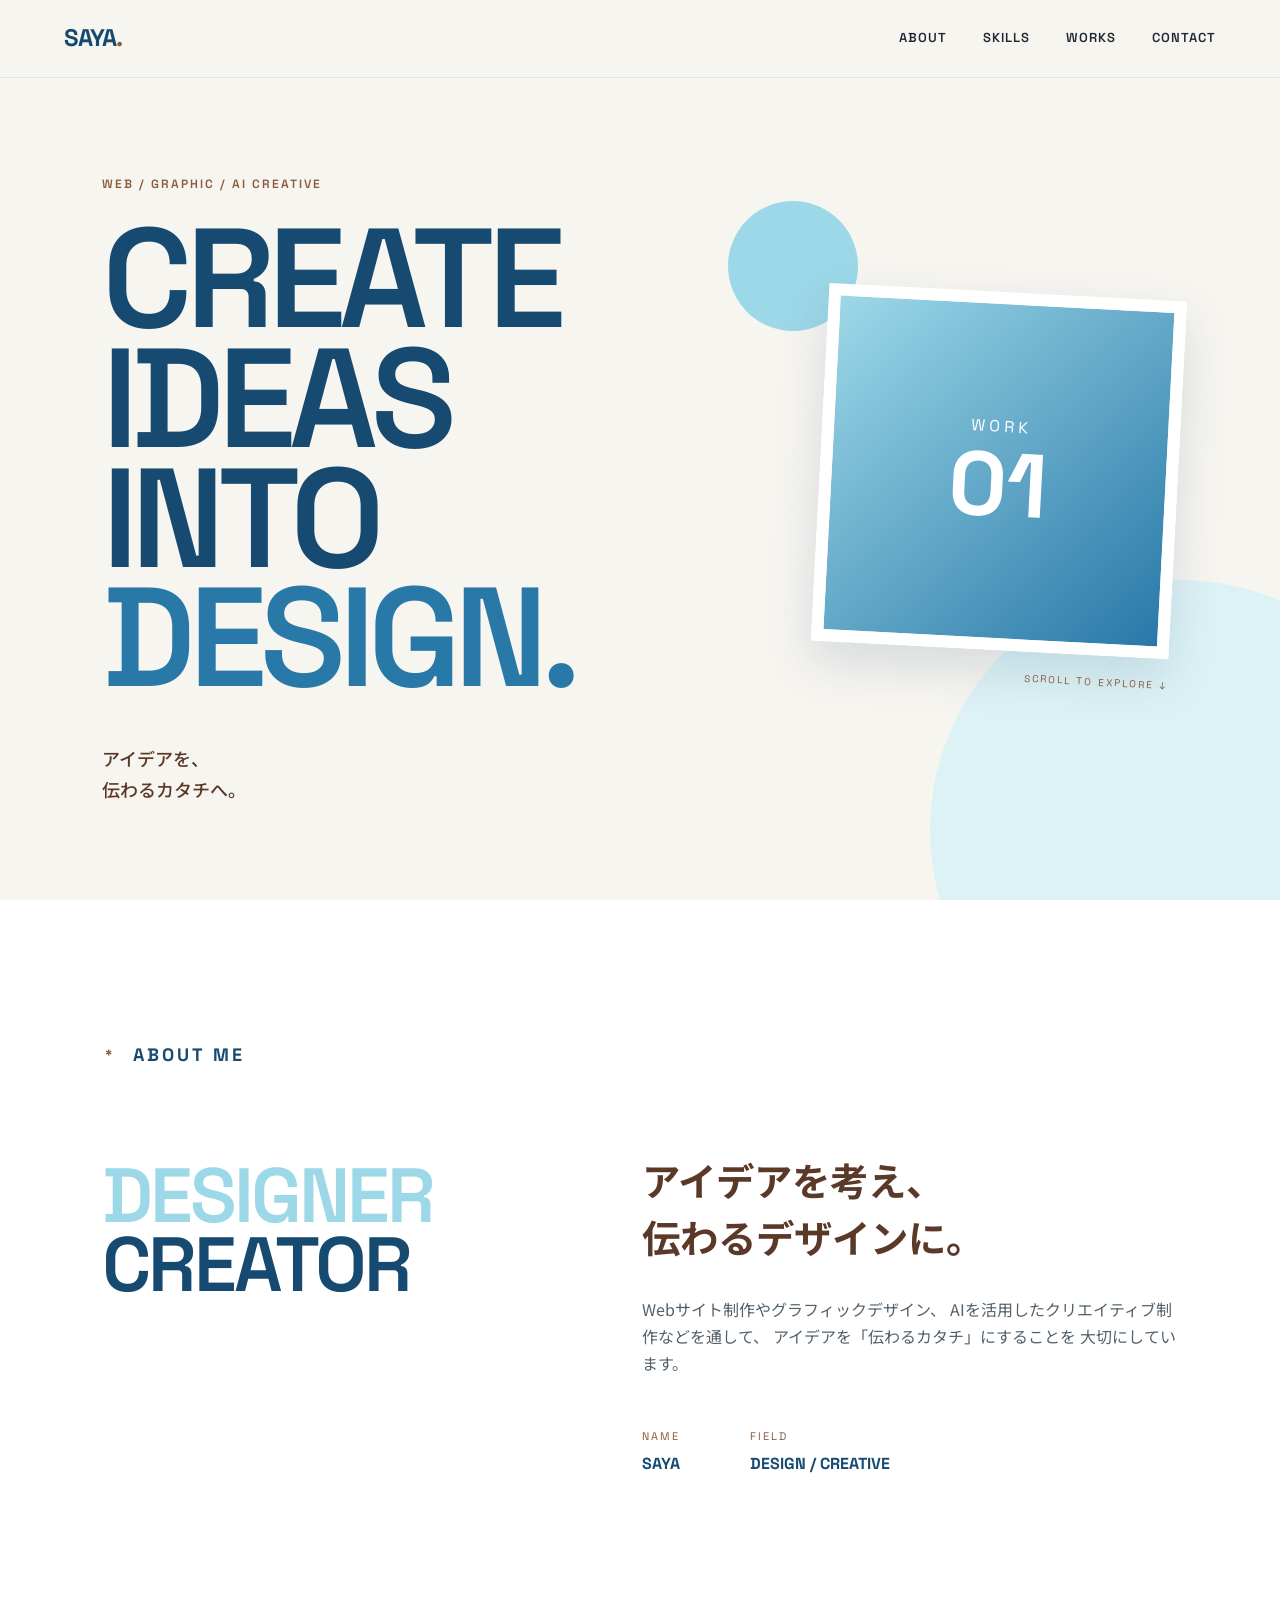
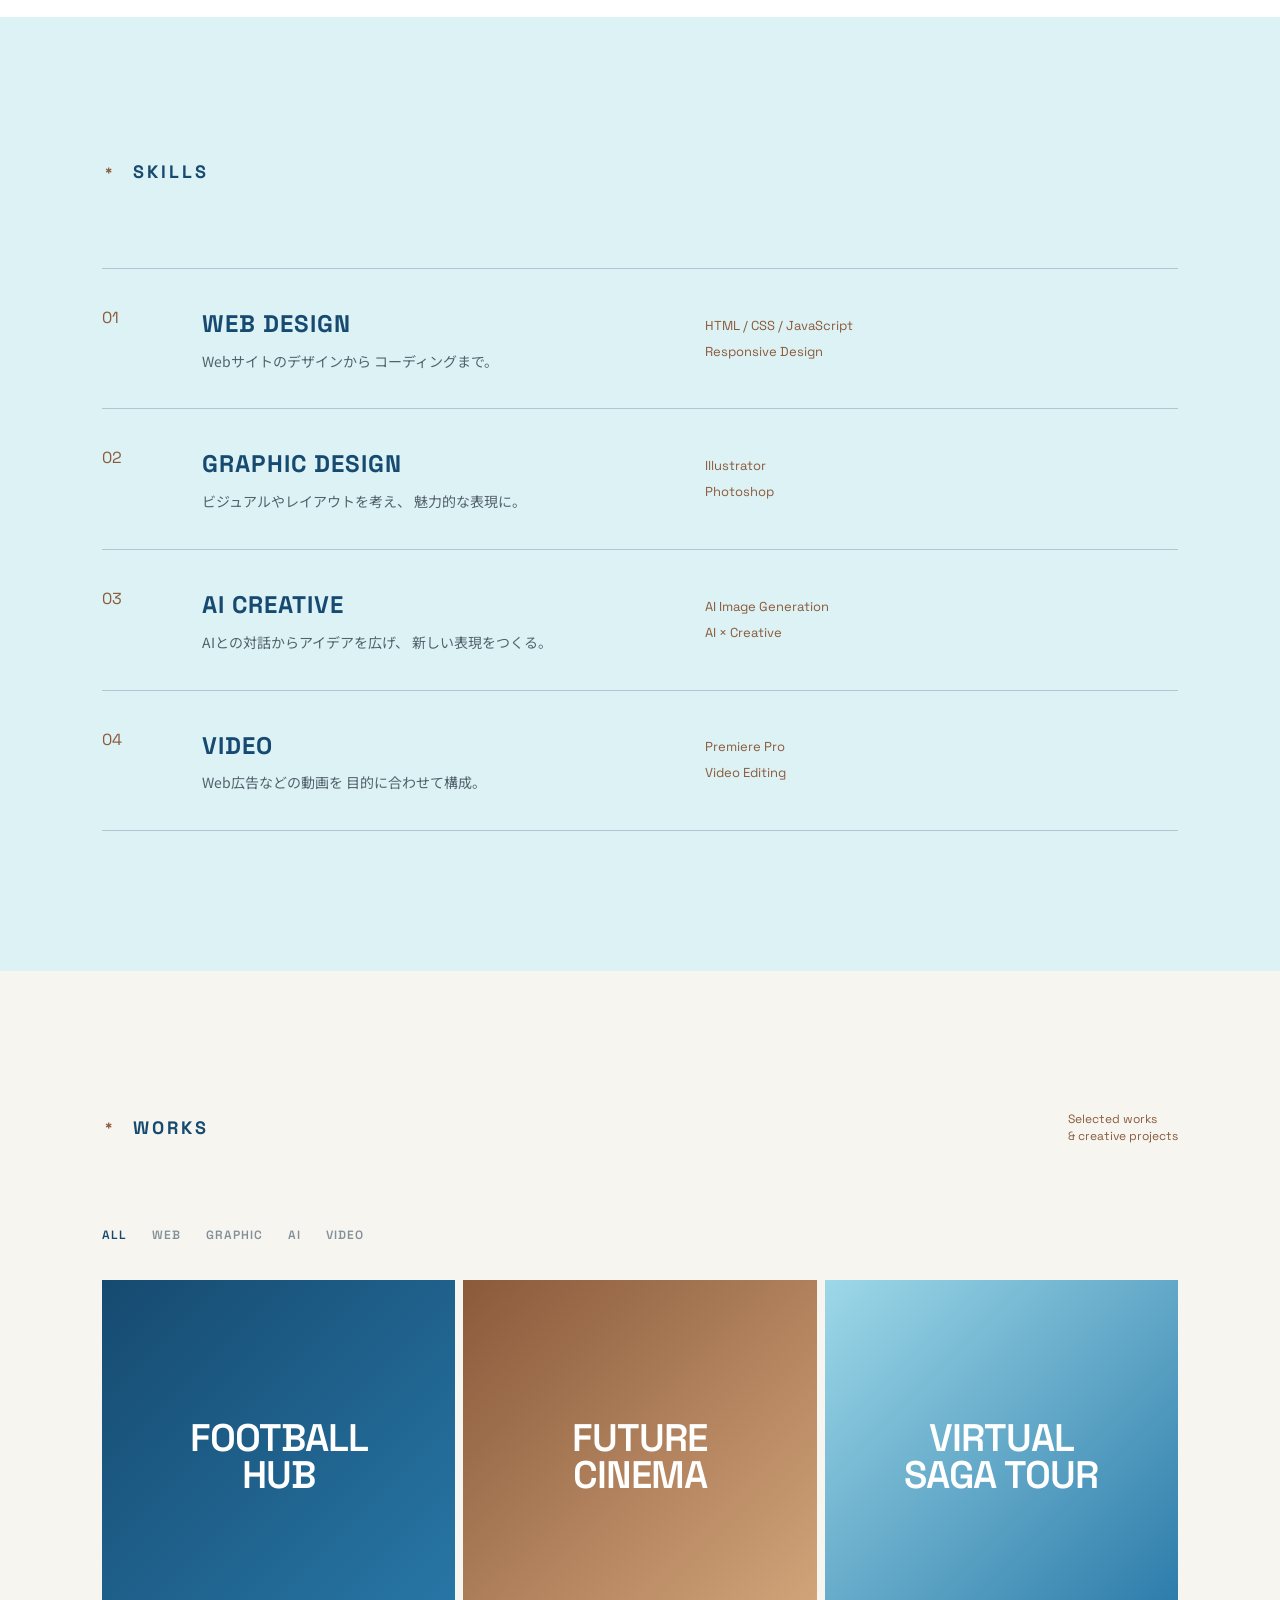
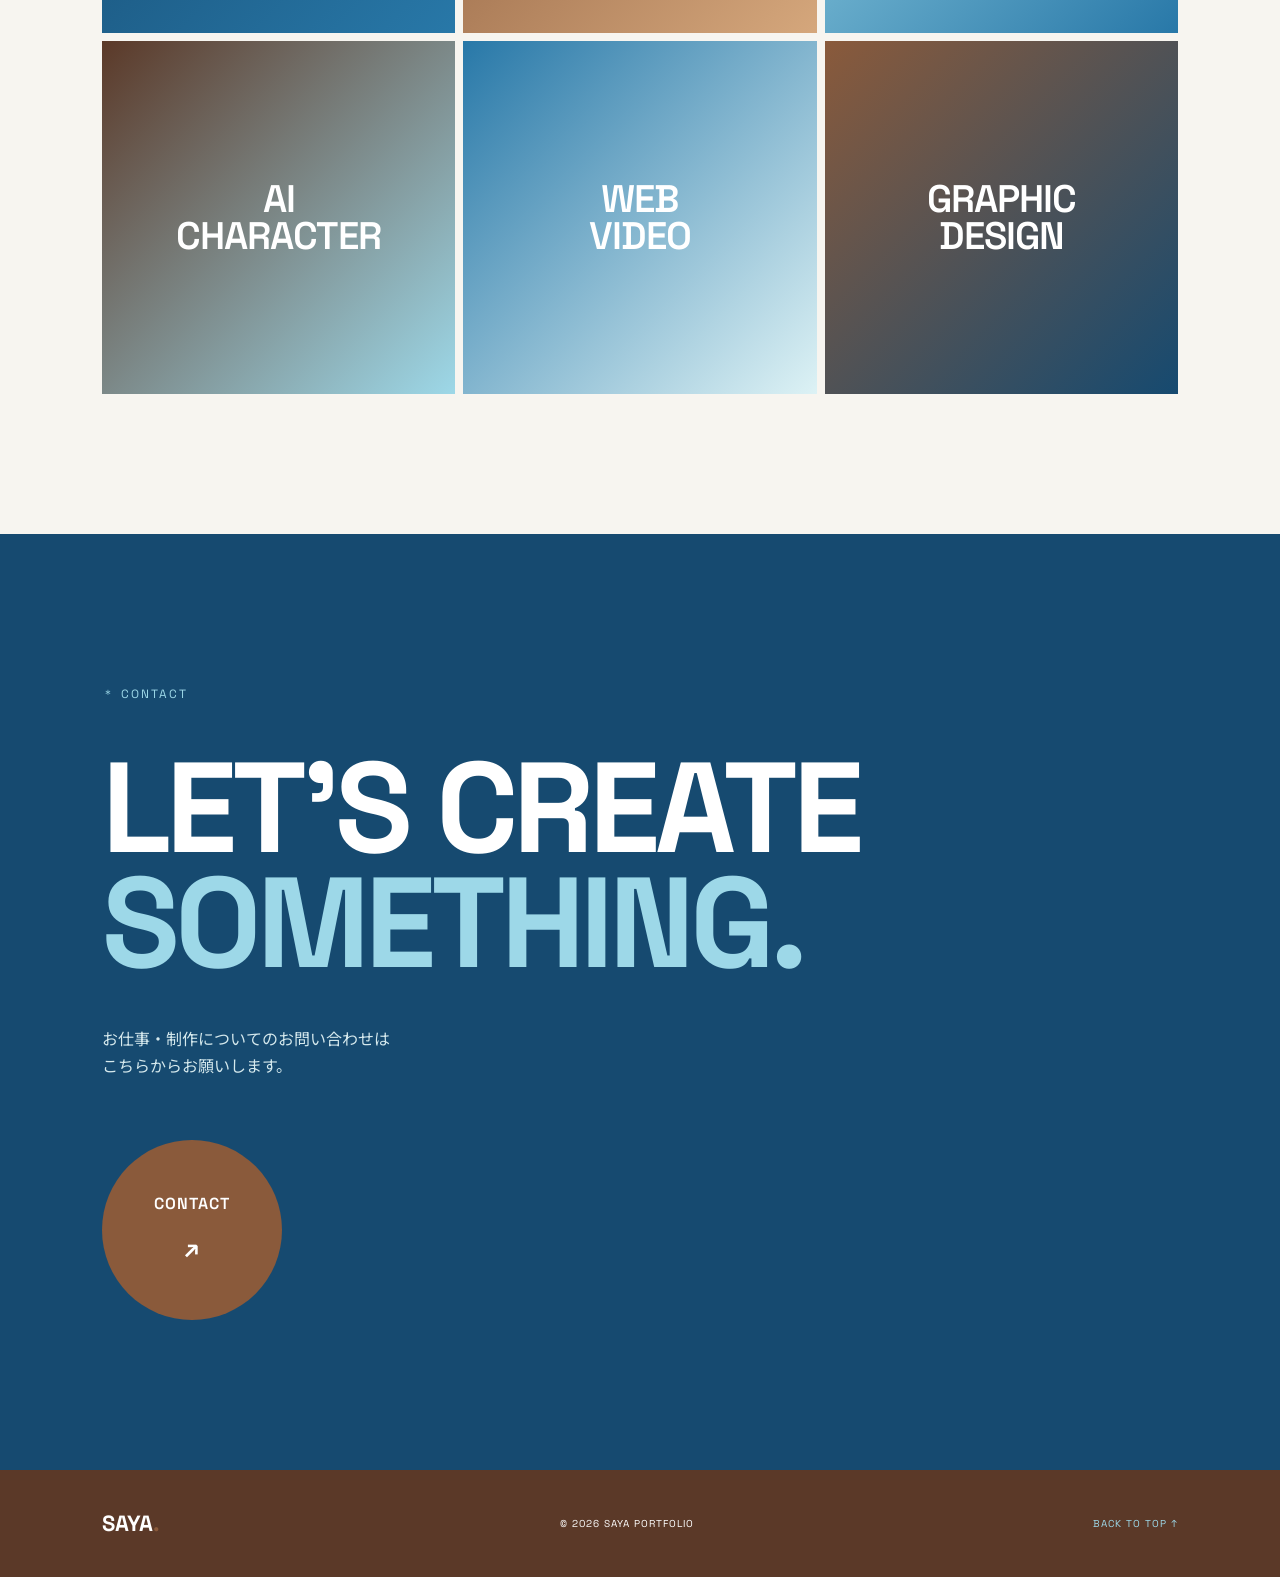
==== index.html @ da972bae "first commit" ====
<!DOCTYPE html>
<html lang="ja">
<head>
  <meta charset="UTF-8">
  <meta name="viewport" content="width=device-width, initial-scale=1.0">

  <title>SAYA | PORTFOLIO</title>
  <meta name="description" content="Web Design, Graphic Design, AI Creativeなどの制作実績を紹介するポートフォリオサイト。">

  <!-- Google Fonts -->
  <link rel="preconnect" href="https://fonts.googleapis.com">
  <link rel="preconnect" href="https://fonts.gstatic.com" crossorigin>
  <link href="https://fonts.googleapis.com/css2?family=Noto+Sans+JP:wght@400;500;600;700&family=Space+Grotesk:wght@400;500;600;700&display=swap" rel="stylesheet">

  <link rel="stylesheet" href="css/style.css">
</head>

<body>

  <!-- =========================
       HEADER
  ========================== -->
  <header class="header">
    <a href="#" class="logo">SAYA<span>.</span></a>

    <nav class="nav" id="nav">
      <a href="#about">ABOUT</a>
      <a href="#skills">SKILLS</a>
      <a href="#works">WORKS</a>
      <a href="#contact">CONTACT</a>
    </nav>

    <button class="menu-btn" id="menuBtn" aria-label="メニューを開く">
      <span></span>
      <span></span>
    </button>
  </header>


  <main>

    <!-- =========================
         HERO
    ========================== -->
    <section class="hero">

      <div class="hero-decoration hero-circle"></div>
      <div class="hero-decoration hero-circle-small"></div>

      <div class="hero-content">
        <p class="hero-label">WEB / GRAPHIC / AI CREATIVE</p>

        <h1>
          CREATE<br>
          IDEAS<br>
          INTO<br>
          <span>DESIGN.</span>
        </h1>

        <p class="hero-copy">
          アイデアを、<br>
          伝わるカタチへ。
        </p>
      </div>

      <div class="hero-work">
        <div class="hero-work-image">
          <div class="placeholder-text">
            <span>WORK</span>
            <strong>01</strong>
          </div>
        </div>

        <p>SCROLL TO EXPLORE ↓</p>
      </div>

    </section>


    <!-- =========================
         ABOUT
    ========================== -->
    <section class="section about" id="about">

      <div class="section-heading">
        <span>＊</span>
        <h2>ABOUT ME</h2>
      </div>

      <div class="about-grid">

        <div class="about-title">
          <p>DESIGNER</p>
          <p>CREATOR</p>
        </div>

        <div class="about-content">
          <h3>
            アイデアを考え、<br>
            伝わるデザインに。
          </h3>

          <p>
            Webサイト制作やグラフィックデザイン、
            AIを活用したクリエイティブ制作などを通して、
            アイデアを「伝わるカタチ」にすることを
            大切にしています。
          </p>

          <div class="about-info">
            <div>
              <span>NAME</span>
              <strong>SAYA</strong>
            </div>

            <div>
              <span>FIELD</span>
              <strong>DESIGN / CREATIVE</strong>
            </div>
          </div>
        </div>

      </div>

    </section>


    <!-- =========================
         SKILLS
    ========================== -->
    <section class="section skills" id="skills">

      <div class="section-heading">
        <span>＊</span>
        <h2>SKILLS</h2>
      </div>

      <div class="skills-list">

        <article class="skill-item">
          <div class="skill-number">01</div>

          <div class="skill-main">
            <h3>WEB DESIGN</h3>
            <p>
              Webサイトのデザインから
              コーディングまで。
            </p>
          </div>

          <div class="skill-tools">
            HTML / CSS / JavaScript<br>
            Responsive Design
          </div>
        </article>


        <article class="skill-item">
          <div class="skill-number">02</div>

          <div class="skill-main">
            <h3>GRAPHIC DESIGN</h3>
            <p>
              ビジュアルやレイアウトを考え、
              魅力的な表現に。
            </p>
          </div>

          <div class="skill-tools">
            Illustrator<br>
            Photoshop
          </div>
        </article>


        <article class="skill-item">
          <div class="skill-number">03</div>

          <div class="skill-main">
            <h3>AI CREATIVE</h3>
            <p>
              AIとの対話からアイデアを広げ、
              新しい表現をつくる。
            </p>
          </div>

          <div class="skill-tools">
            AI Image Generation<br>
            AI × Creative
          </div>
        </article>


        <article class="skill-item">
          <div class="skill-number">04</div>

          <div class="skill-main">
            <h3>VIDEO</h3>
            <p>
              Web広告などの動画を
              目的に合わせて構成。
            </p>
          </div>

          <div class="skill-tools">
            Premiere Pro<br>
            Video Editing
          </div>
        </article>

      </div>

    </section>


    <!-- =========================
         WORKS
    ========================== -->
    <section class="section works" id="works">

      <div class="section-heading works-heading">
        <div>
          <span>＊</span>
          <h2>WORKS</h2>
        </div>

        <p>
          Selected works<br>
          & creative projects
        </p>
      </div>


      <!-- Filter -->
      <div class="work-filter">
        <button class="filter-btn active" data-filter="all">ALL</button>
        <button class="filter-btn" data-filter="web">WEB</button>
        <button class="filter-btn" data-filter="graphic">GRAPHIC</button>
        <button class="filter-btn" data-filter="ai">AI</button>
        <button class="filter-btn" data-filter="video">VIDEO</button>
      </div>


      <!-- Instagram-style gallery -->
      <div class="works-grid">

        <a href="works/football-hub.html"
           class="work-card"
           data-category="web">

          <div class="work-image work-football">
            <span>FOOTBALL<br>HUB</span>
          </div>

          <div class="work-overlay">
            <div>
              <small>WEB / EC SITE</small>
              <h3>FOOTBALL HUB</h3>
            </div>
            <span class="view-arrow">↗</span>
          </div>

        </a>


        <a href="works/future-cinema.html"
           class="work-card"
           data-category="ai">

          <div class="work-image work-cinema">
            <span>FUTURE<br>CINEMA</span>
          </div>

          <div class="work-overlay">
            <div>
              <small>AI CREATIVE</small>
              <h3>FUTURE CINEMA</h3>
            </div>
            <span class="view-arrow">↗</span>
          </div>

        </a>


        <a href="works/saga-tour.html"
           class="work-card"
           data-category="ai">

          <div class="work-image work-saga">
            <span>VIRTUAL<br>SAGA TOUR</span>
          </div>

          <div class="work-overlay">
            <div>
              <small>AI CREATIVE</small>
              <h3>SAGA TOUR</h3>
            </div>
            <span class="view-arrow">↗</span>
          </div>

        </a>


        <a href="works/ai-character.html"
           class="work-card"
           data-category="ai">

          <div class="work-image work-character">
            <span>AI<br>CHARACTER</span>
          </div>

          <div class="work-overlay">
            <div>
              <small>AI CREATIVE</small>
              <h3>AI CHARACTER</h3>
            </div>
            <span class="view-arrow">↗</span>
          </div>

        </a>


        <a href="works/web-video.html"
           class="work-card"
           data-category="video">

          <div class="work-image work-video">
            <span>WEB<br>VIDEO</span>
          </div>

          <div class="work-overlay">
            <div>
              <small>VIDEO</small>
              <h3>WEB VIDEO</h3>
            </div>
            <span class="view-arrow">↗</span>
          </div>

        </a>


        <a href="works/graphic.html"
           class="work-card"
           data-category="graphic">

          <div class="work-image work-graphic">
            <span>GRAPHIC<br>DESIGN</span>
          </div>

          <div class="work-overlay">
            <div>
              <small>GRAPHIC</small>
              <h3>GRAPHIC DESIGN</h3>
            </div>
            <span class="view-arrow">↗</span>
          </div>

        </a>

      </div>

    </section>


    <!-- =========================
         CONTACT
    ========================== -->
    <section class="contact" id="contact">

      <div class="contact-inner">

        <p class="contact-label">＊ CONTACT</p>

        <h2>
          LET'S CREATE<br>
          <span>SOMETHING.</span>
        </h2>

        <p class="contact-text">
          お仕事・制作についてのお問い合わせは<br>
          こちらからお願いします。
        </p>

        <a href="mailto:your-email@example.com" class="contact-button">
          CONTACT
          <span>↗</span>
        </a>

      </div>

    </section>

  </main>


  <!-- =========================
       FOOTER
  ========================== -->
  <footer class="footer">
    <div class="footer-logo">SAYA<span>.</span></div>

    <p>© 2026 SAYA PORTFOLIO</p>

    <a href="#">BACK TO TOP ↑</a>
  </footer>


  <script src="js/script.js"></script>

</body>
</html>
---- css/style.css ----
/* =========================
   RESET
========================= */

* {
  margin: 0;
  padding: 0;
  box-sizing: border-box;
}

html {
  scroll-behavior: smooth;
}

body {
  background: #f7f5f0;
  color: #1f2933;
  font-family: "Noto Sans JP", sans-serif;
  line-height: 1.7;
}

a {
  color: inherit;
  text-decoration: none;
}

button {
  font: inherit;
}


/* =========================
   VARIABLES
========================= */

:root {
  --blue-dark: #164a70;
  --blue: #2878a8;
  --sky: #9dd8e8;
  --sky-light: #ddf2f5;
  --brown: #8a5a3b;
  --brown-dark: #5b3928;
  --cream: #f7f5f0;
  --text: #1f2933;
  --white: #ffffff;

  --english: "Space Grotesk", sans-serif;
}


/* =========================
   HEADER
========================= */

.header {
  height: 78px;
  padding: 0 5vw;

  display: flex;
  align-items: center;
  justify-content: space-between;

  position: sticky;
  top: 0;
  z-index: 1000;

  background: rgba(247, 245, 240, 0.92);
  backdrop-filter: blur(10px);

  border-bottom: 1px solid rgba(22, 74, 112, 0.1);
}

.logo {
  font-family: var(--english);
  font-size: 24px;
  font-weight: 700;
  letter-spacing: -1px;
  color: var(--blue-dark);
}

.logo span,
.footer-logo span {
  color: var(--brown);
}

.nav {
  display: flex;
  gap: 36px;

  font-family: var(--english);
  font-size: 13px;
  font-weight: 600;
  letter-spacing: 1px;
}

.nav a {
  position: relative;
}

.nav a::after {
  content: "";
  position: absolute;
  left: 0;
  bottom: -6px;

  width: 0;
  height: 2px;

  background: var(--brown);

  transition: width 0.3s ease;
}

.nav a:hover::after {
  width: 100%;
}

.menu-btn {
  display: none;
}


/* =========================
   HERO
========================= */

.hero {
  min-height: calc(100vh - 78px);
  padding: 8vh 8vw;

  position: relative;
  overflow: hidden;

  display: flex;
  justify-content: space-between;
  align-items: center;
}

.hero-content {
  position: relative;
  z-index: 2;
}

.hero-label {
  margin-bottom: 25px;

  font-family: var(--english);
  font-size: 12px;
  font-weight: 600;
  letter-spacing: 2px;

  color: var(--brown);
}

.hero h1 {
  font-family: var(--english);
  font-size: clamp(70px, 11vw, 170px);
  font-weight: 600;
  line-height: 0.85;
  letter-spacing: -7px;

  color: var(--blue-dark);
}

.hero h1 span {
  color: var(--blue);
}

.hero-copy {
  margin-top: 45px;

  font-size: 18px;
  font-weight: 500;

  color: var(--brown-dark);
}

.hero-work {
  width: 28vw;
  max-width: 390px;

  position: relative;
  z-index: 2;

  transform: rotate(3deg);
}

.hero-work-image {
  aspect-ratio: 1 / 1;

  display: flex;
  align-items: center;
  justify-content: center;

  background:
    linear-gradient(
      135deg,
      var(--sky),
      var(--blue)
    );

  border: 12px solid var(--white);

  box-shadow: 0 20px 50px rgba(22, 74, 112, 0.15);
}

.placeholder-text {
  font-family: var(--english);
  text-align: center;
  color: white;
}

.placeholder-text span {
  display: block;
  font-size: 16px;
  letter-spacing: 4px;
}

.placeholder-text strong {
  font-size: 90px;
  line-height: 1;
}

.hero-work > p {
  margin-top: 18px;

  font-family: var(--english);
  font-size: 10px;
  letter-spacing: 2px;
  text-align: right;

  color: var(--brown);
}


/* Decorative circles */

.hero-circle {
  position: absolute;

  width: 500px;
  height: 500px;

  right: -150px;
  bottom: -180px;

  border-radius: 50%;

  background: var(--sky-light);
}

.hero-circle-small {
  position: absolute;

  width: 130px;
  height: 130px;

  right: 33%;
  top: 15%;

  border-radius: 50%;

  background: var(--sky);
}


/* =========================
   COMMON SECTION
========================= */

.section {
  padding: 140px 8vw;
}

.section-heading {
  display: flex;
  align-items: center;
  gap: 18px;

  margin-bottom: 80px;
}

.section-heading span {
  font-family: var(--english);
  font-size: 13px;
  font-weight: 600;
  color: var(--brown);
}

.section-heading h2 {
  font-family: var(--english);
  font-size: 18px;
  letter-spacing: 3px;
  color: var(--blue-dark);
}


/* =========================
   ABOUT
========================= */

.about {
  background: var(--white);
}

.about-grid {
  display: grid;
  grid-template-columns: 1fr 1.3fr;
  gap: 10vw;
}

.about-title {
  font-family: var(--english);
  font-size: clamp(45px, 6vw, 90px);
  font-weight: 600;
  line-height: 0.9;
  letter-spacing: -3px;

  color: var(--sky);

  padding-top: 10px;
}

.about-title p:nth-child(2) {
  color: var(--blue-dark);
}

.about-content h3 {
  margin-bottom: 30px;

  font-size: clamp(26px, 3vw, 42px);
  line-height: 1.5;

  color: var(--brown-dark);
}

.about-content > p {
  max-width: 600px;

  color: #52616b;
}

.about-info {
  margin-top: 50px;

  display: flex;
  gap: 70px;
}

.about-info div {
  display: flex;
  flex-direction: column;
}

.about-info span {
  margin-bottom: 4px;

  font-family: var(--english);
  font-size: 11px;
  letter-spacing: 2px;

  color: var(--brown);
}

.about-info strong {
  font-family: var(--english);
  font-size: 16px;
  color: var(--blue-dark);
}


/* =========================
   SKILLS
========================= */

.skills {
  background: var(--sky-light);
}

.skills-list {
  border-top: 1px solid rgba(22, 74, 112, 0.25);
}

.skill-item {
  padding: 35px 0;

  display: grid;
  grid-template-columns: 70px 1fr 1fr;
  gap: 30px;

  border-bottom: 1px solid rgba(22, 74, 112, 0.25);
}

.skill-number {
  font-family: var(--english);
  color: var(--brown);
}

.skill-main h3 {
  margin-bottom: 5px;

  font-family: var(--english);
  font-size: 24px;
  letter-spacing: 1px;

  color: var(--blue-dark);
}

.skill-main p {
  color: #52616b;
  font-size: 14px;
}

.skill-tools {
  align-self: center;

  font-family: var(--english);
  font-size: 13px;
  line-height: 2;

  color: var(--brown);
}


/* =========================
   WORKS
========================= */

.works {
  background: var(--cream);
}

.works-heading {
  justify-content: space-between;
}

.works-heading > div {
  display: flex;
  align-items: center;
  gap: 18px;
}

.works-heading > p {
  font-family: var(--english);
  font-size: 12px;
  line-height: 1.4;
  color: var(--brown);
}


/* Filter */

.work-filter {
  display: flex;
  gap: 25px;

  margin-bottom: 35px;
}

.filter-btn {
  padding: 0;

  border: none;
  background: transparent;

  font-family: var(--english);
  font-size: 12px;
  font-weight: 600;
  letter-spacing: 1px;

  color: #83909a;

  cursor: pointer;

  transition: color 0.25s ease;
}

.filter-btn.active,
.filter-btn:hover {
  color: var(--blue-dark);
}


/* Gallery */

.works-grid {
  display: grid;
  grid-template-columns: repeat(3, 1fr);
  gap: 8px;
}

.work-card {
  position: relative;

  aspect-ratio: 1 / 1;

  overflow: hidden;

  cursor: pointer;

  background: var(--sky-light);
}

.work-image {
  width: 100%;
  height: 100%;

  display: flex;
  align-items: center;
  justify-content: center;

  transition: transform 0.5s ease;
}

.work-image span {
  font-family: var(--english);
  font-size: clamp(20px, 3vw, 42px);
  font-weight: 600;
  line-height: 0.95;
  text-align: center;
  letter-spacing: -1px;
}


/* Temporary image placeholders */

.work-football {
  background: linear-gradient(135deg, #164a70, #2878a8);
  color: white;
}

.work-cinema {
  background: linear-gradient(135deg, #8a5a3b, #d5a77c);
  color: white;
}

.work-saga {
  background: linear-gradient(135deg, #9dd8e8, #2878a8);
  color: white;
}

.work-character {
  background: linear-gradient(135deg, #5b3928, #9dd8e8);
  color: white;
}

.work-video {
  background: linear-gradient(135deg, #2878a8, #ddf2f5);
  color: white;
}

.work-graphic {
  background: linear-gradient(135deg, #8a5a3b, #164a70);
  color: white;
}


/* Overlay */

.work-overlay {
  position: absolute;

  inset: 0;

  padding: 25px;

  display: flex;
  align-items: flex-end;
  justify-content: space-between;

  background: rgba(22, 74, 112, 0.88);

  color: white;

  opacity: 0;

  transition: opacity 0.3s ease;
}

.work-overlay small {
  font-family: var(--english);
  font-size: 9px;
  letter-spacing: 1.5px;
}

.work-overlay h3 {
  margin-top: 5px;

  font-family: var(--english);
  font-size: 18px;
  line-height: 1.2;
}

.view-arrow {
  width: 45px;
  height: 45px;

  display: flex;
  align-items: center;
  justify-content: center;

  border: 1px solid rgba(255, 255, 255, 0.6);
  border-radius: 50%;

  font-size: 20px;
}

.work-card:hover .work-image {
  transform: scale(1.05);
}

.work-card:hover .work-overlay {
  opacity: 1;
}


/* =========================
   CONTACT
========================= */

.contact {
  padding: 150px 8vw;

  background: var(--blue-dark);
  color: white;
}

.contact-inner {
  max-width: 1200px;
  margin: auto;
}

.contact-label {
  margin-bottom: 45px;

  font-family: var(--english);
  font-size: 12px;
  letter-spacing: 2px;

  color: var(--sky);
}

.contact h2 {
  font-family: var(--english);
  font-size: clamp(60px, 10vw, 150px);
  line-height: 0.9;
  letter-spacing: -5px;
}

.contact h2 span {
  color: var(--sky);
}

.contact-text {
  margin-top: 45px;

  color: #d5e9ed;
}

.contact-button {
  width: 180px;
  height: 180px;

  margin-top: 60px;

  display: flex;
  flex-direction: column;
  align-items: center;
  justify-content: center;
  gap: 10px;

  border-radius: 50%;

  background: var(--brown);
  color: white;

  font-family: var(--english);
  font-weight: 600;
  letter-spacing: 1px;

  transition:
    transform 0.3s ease,
    background 0.3s ease;
}

.contact-button span {
  font-size: 25px;
}

.contact-button:hover {
  transform: scale(1.08);
  background: var(--blue);
}


/* =========================
   FOOTER
========================= */

.footer {
  padding: 35px 8vw;

  display: flex;
  align-items: center;
  justify-content: space-between;

  background: var(--brown-dark);
  color: white;
}

.footer-logo {
  font-family: var(--english);
  font-size: 22px;
  font-weight: 700;
}

.footer p,
.footer a {
  font-family: var(--english);
  font-size: 10px;
  letter-spacing: 1px;
}

.footer a {
  color: var(--sky);
}


/* =========================
   SCROLL ANIMATION
========================= */

.section,
.contact {
  opacity: 0;
  transform: translateY(35px);

  transition:
    opacity 0.8s ease,
    transform 0.8s ease;
}

.section.show,
.contact.show {
  opacity: 1;
  transform: translateY(0);
}


/* =========================
   RESPONSIVE
========================= */

@media (max-width: 767px) {

  /* Header */

  .header {
    height: 65px;
    padding: 0 20px;
  }

  .logo {
    font-size: 21px;
  }

  .nav {
    position: fixed;

    top: 65px;
    right: 0;

    width: 100%;
    height: calc(100vh - 65px);

    padding: 50px 30px;

    display: flex;
    flex-direction: column;
    gap: 30px;

    background: var(--blue-dark);

    transform: translateX(100%);
    transition: transform 0.4s ease;
  }

  .nav.active {
    transform: translateX(0);
  }

  .nav a {
    font-family: var(--english);
    font-size: 30px;
    color: white;
  }

  .nav a::after {
    background: var(--sky);
  }

  .menu-btn {
    width: 38px;
    height: 38px;

    display: flex;
    flex-direction: column;
    align-items: center;
    justify-content: center;
    gap: 7px;

    border: none;
    background: transparent;

    cursor: pointer;
  }

  .menu-btn span {
    display: block;

    width: 25px;
    height: 2px;

    background: var(--blue-dark);

    transition: transform 0.3s ease;
  }

  .menu-btn.active span:first-child {
    transform: translateY(4.5px) rotate(45deg);
  }

  .menu-btn.active span:last-child {
    transform: translateY(-4.5px) rotate(-45deg);
  }


  /* Hero */

  .hero {
    min-height: calc(100vh - 65px);

    padding: 70px 25px 50px;

    display: block;
  }

  .hero h1 {
    font-size: clamp(65px, 18vw, 100px);
    letter-spacing: -4px;
  }

  .hero-label {
    font-size: 9px;
    letter-spacing: 1.5px;
  }

  .hero-copy {
    margin-top: 35px;
    font-size: 15px;
  }

  .hero-work {
    width: 62vw;
    max-width: 280px;

    margin: 55px 0 0 auto;
  }

  .hero-work-image {
    border-width: 8px;
  }

  .placeholder-text strong {
    font-size: 65px;
  }

  .hero-circle {
    width: 300px;
    height: 300px;

    right: -150px;
    bottom: -80px;
  }

  .hero-circle-small {
    width: 70px;
    height: 70px;

    right: 10%;
    top: 8%;
  }


  /* Sections */

  .section {
    padding: 90px 20px;
  }

  .section-heading {
    margin-bottom: 50px;
  }


  /* About */

  .about-grid {
    grid-template-columns: 1fr;
    gap: 50px;
  }

  .about-title {
    font-size: 60px;
  }

  .about-content h3 {
    font-size: 25px;
  }

  .about-content > p {
    font-size: 14px;
  }

  .about-info {
    margin-top: 35px;
    gap: 35px;
    flex-wrap: wrap;
  }


  /* Skills */

  .skill-item {
    padding: 28px 0;

    grid-template-columns: 35px 1fr;
    gap: 10px;
  }

  .skill-main h3 {
    font-size: 19px;
  }

  .skill-main p {
    font-size: 13px;
  }

  .skill-tools {
    grid-column: 2;
    font-size: 12px;
    margin-top: -5px;
  }


  /* Works */

  .works-heading > p {
    display: none;
  }

  .work-filter {
    gap: 17px;
    flex-wrap: wrap;
  }

  .works-grid {
    grid-template-columns: repeat(2, 1fr);
    gap: 4px;
  }

  .work-overlay {
    display: none;
  }

  .work-image span {
    font-size: 21px;
  }


  /* Contact */

  .contact {
    padding: 100px 20px;
  }

  .contact h2 {
    font-size: 65px;
    letter-spacing: -3px;
  }

  .contact-button {
    width: 140px;
    height: 140px;
    margin-top: 45px;
  }


  /* Footer */

  .footer {
    padding: 25px 20px;

    flex-wrap: wrap;
    gap: 15px;
  }

  .footer p {
    order: 3;
    width: 100%;
  }

}
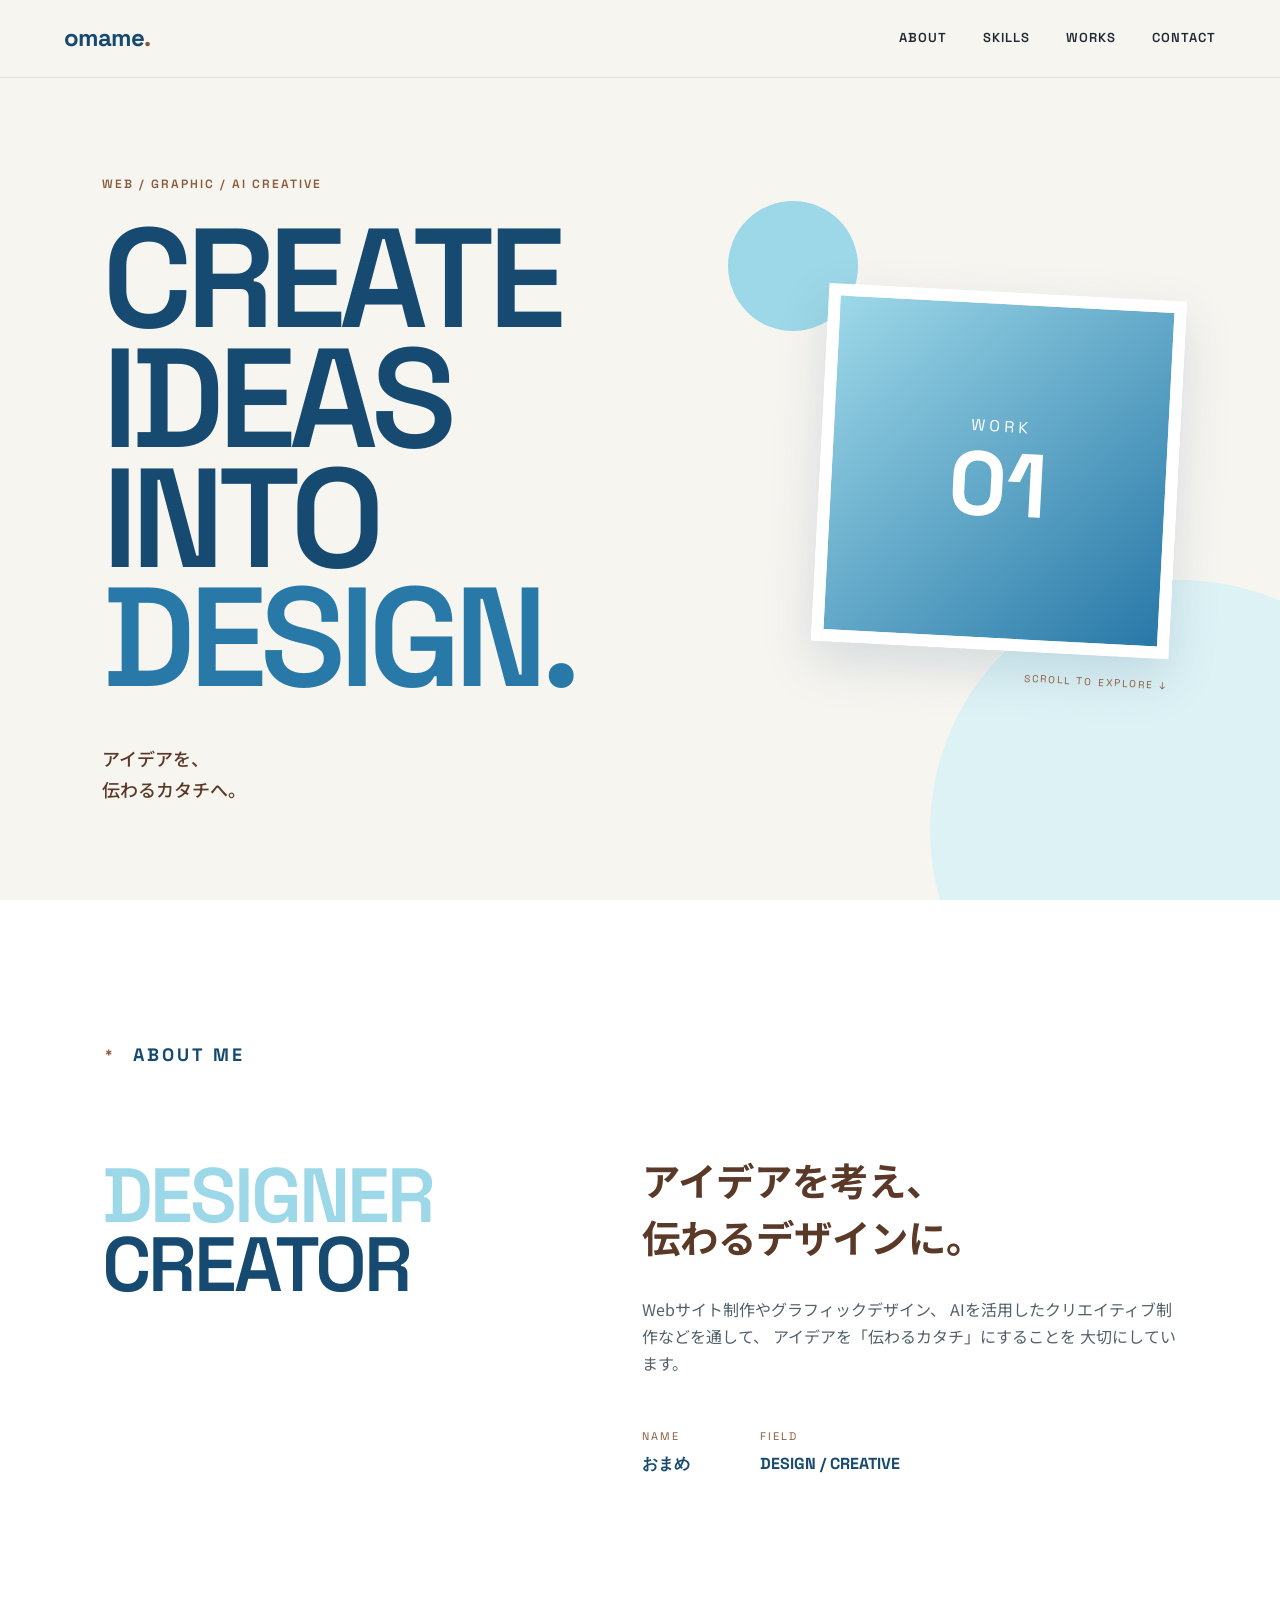
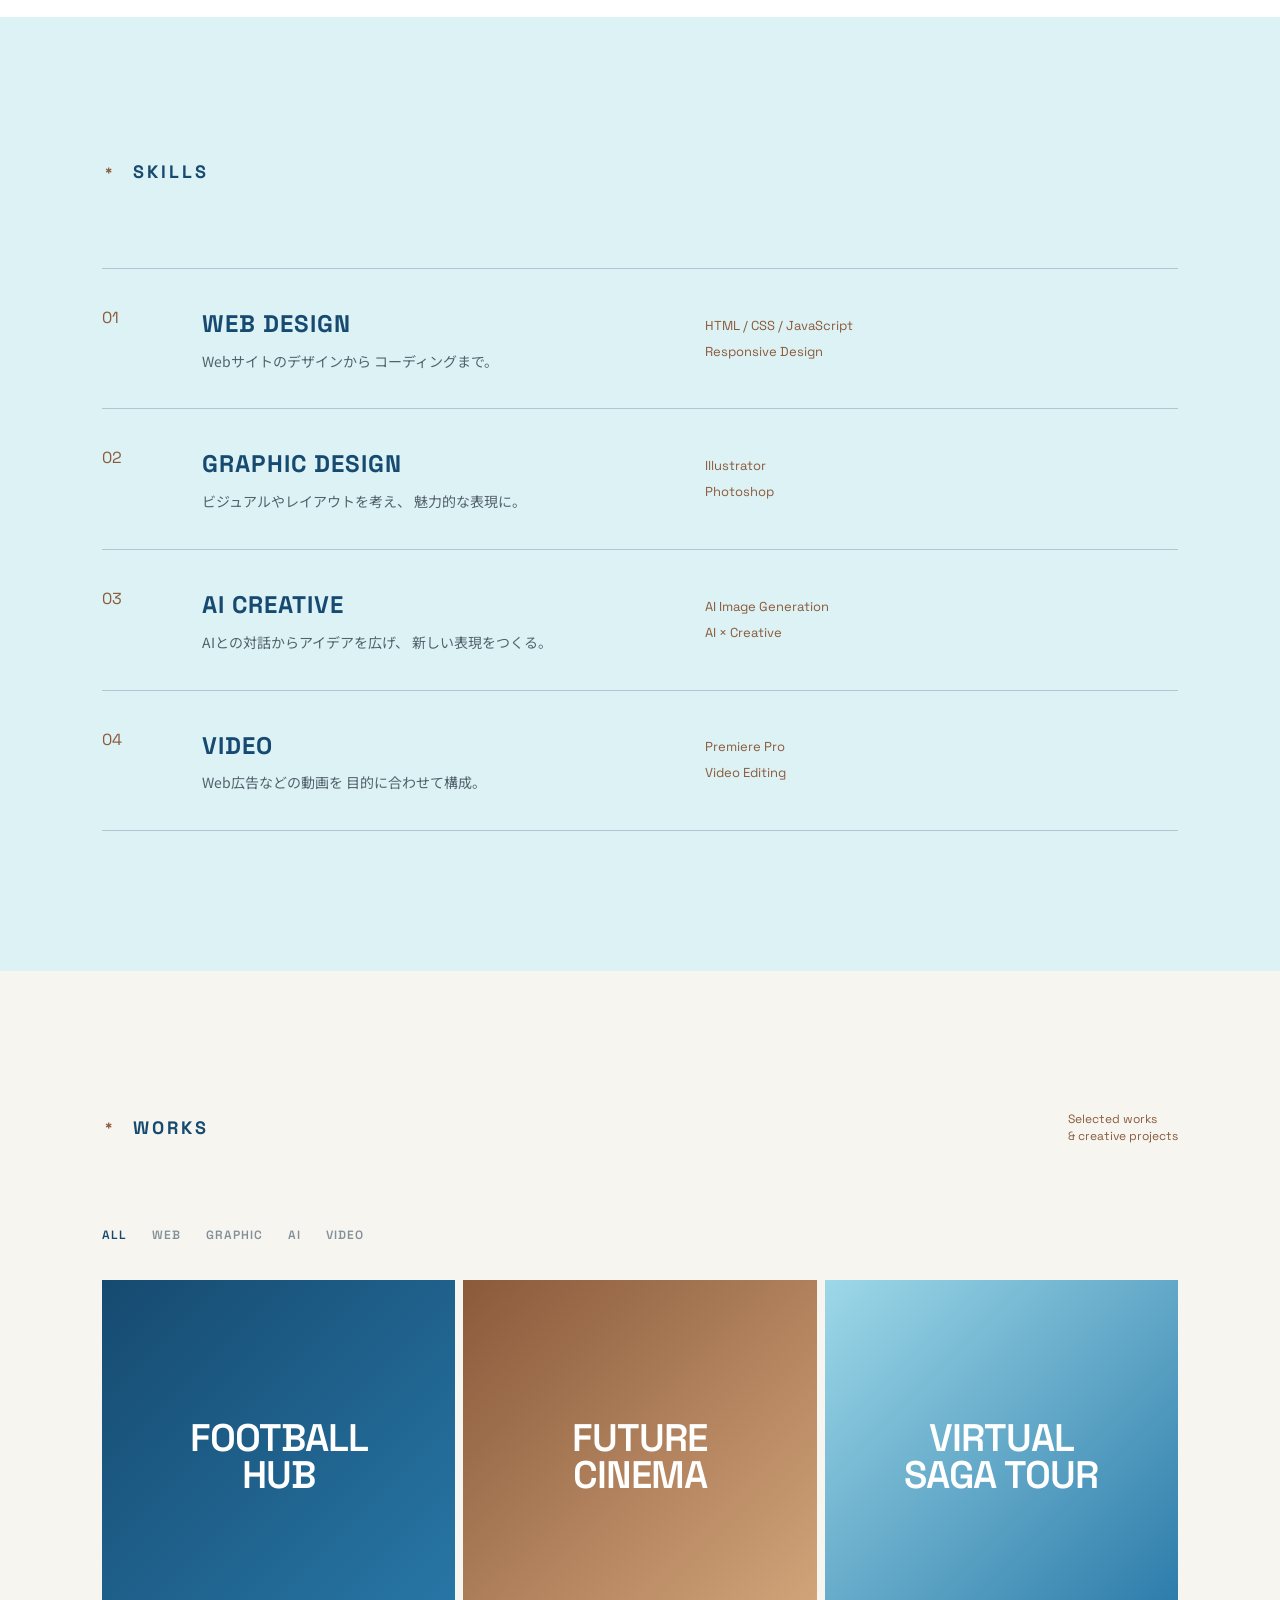
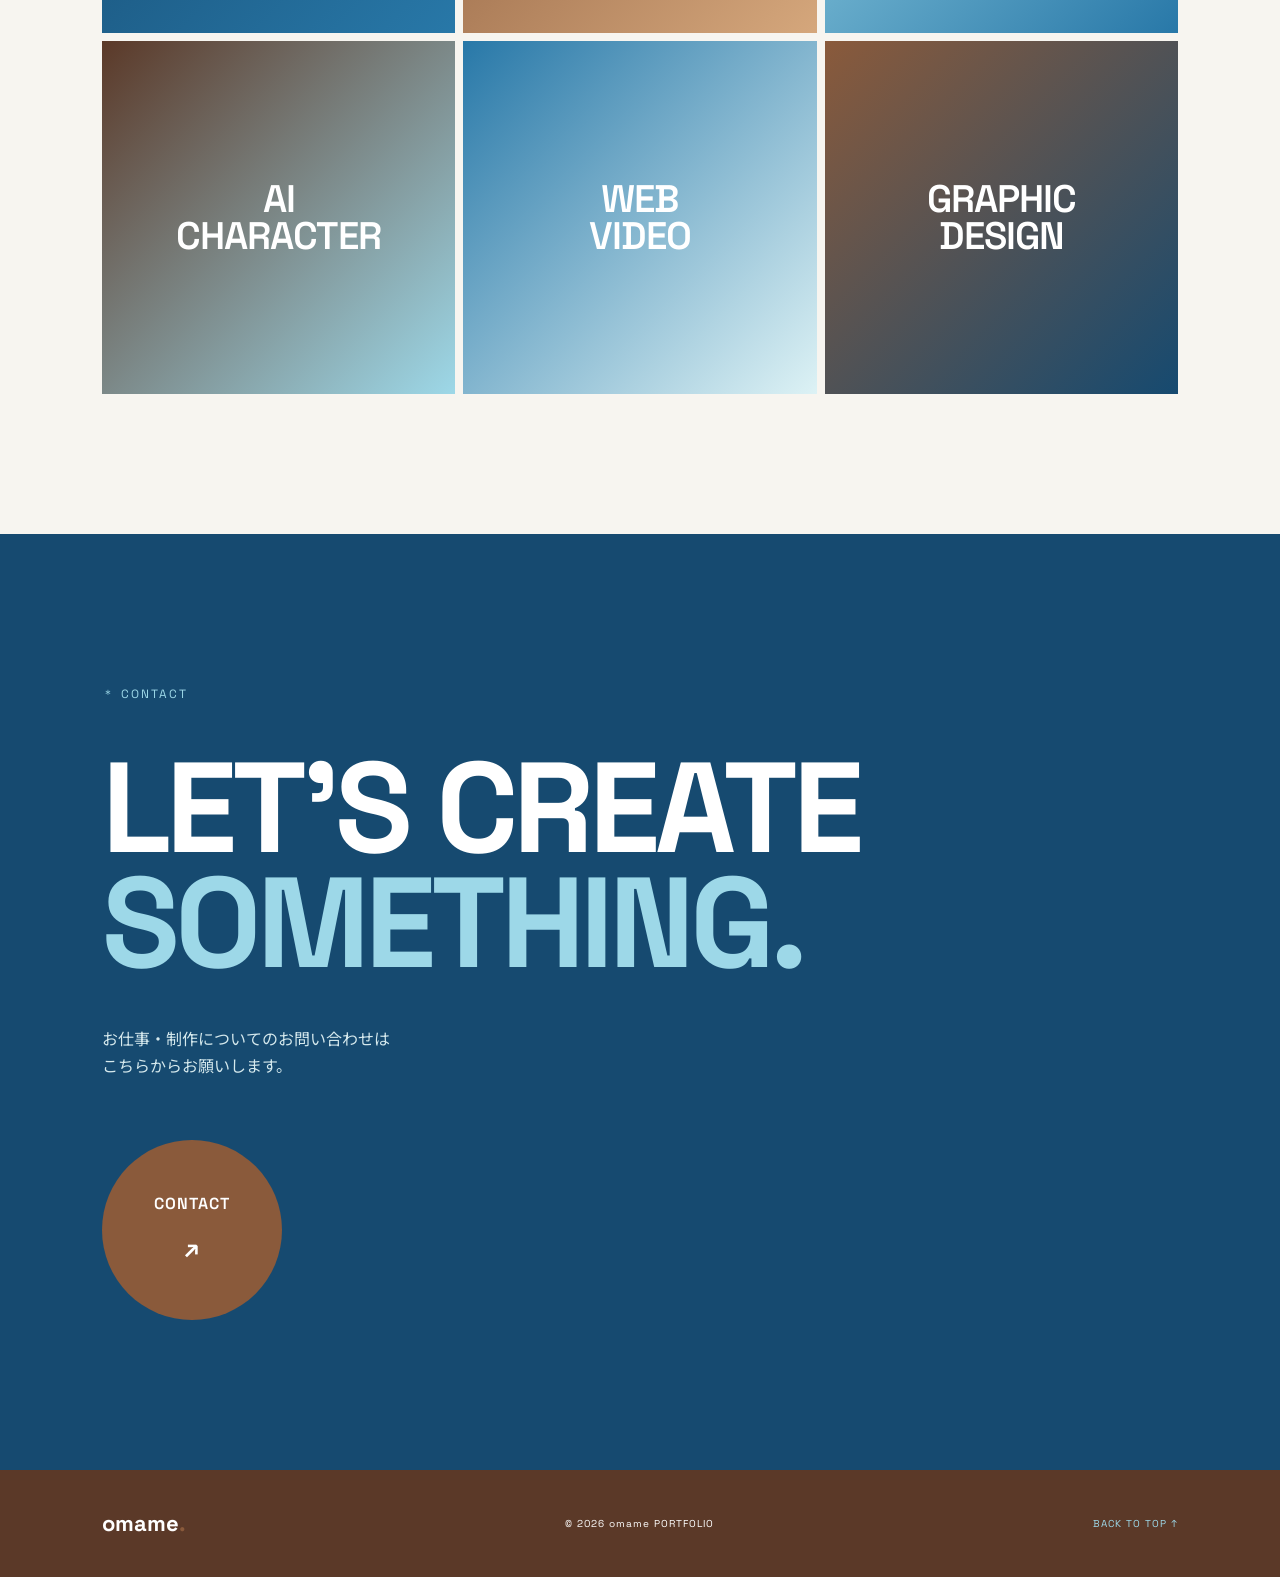
==== commit e2f72b77: "名前変更" ====
--- a/index.html
+++ b/index.html
@@ -4,7 +4,7 @@
   <meta charset="UTF-8">
   <meta name="viewport" content="width=device-width, initial-scale=1.0">
 
-  <title>SAYA | PORTFOLIO</title>
+  <title>omame | PORTFOLIO</title>
   <meta name="description" content="Web Design, Graphic Design, AI Creativeなどの制作実績を紹介するポートフォリオサイト。">
 
   <!-- Google Fonts -->
@@ -21,7 +21,7 @@
        HEADER
   ========================== -->
   <header class="header">
-    <a href="#" class="logo">SAYA<span>.</span></a>
+    <a href="#" class="logo">omame<span>.</span></a>
 
     <nav class="nav" id="nav">
       <a href="#about">ABOUT</a>
@@ -110,7 +110,7 @@
           <div class="about-info">
             <div>
               <span>NAME</span>
-              <strong>SAYA</strong>
+              <strong>おまめ</strong>
             </div>
 
             <div>
@@ -397,9 +397,9 @@
        FOOTER
   ========================== -->
   <footer class="footer">
-    <div class="footer-logo">SAYA<span>.</span></div>
-
-    <p>© 2026 SAYA PORTFOLIO</p>
+    <div class="footer-logo">omame<span>.</span></div>
+
+    <p>© 2026 omame PORTFOLIO</p>
 
     <a href="#">BACK TO TOP ↑</a>
   </footer>
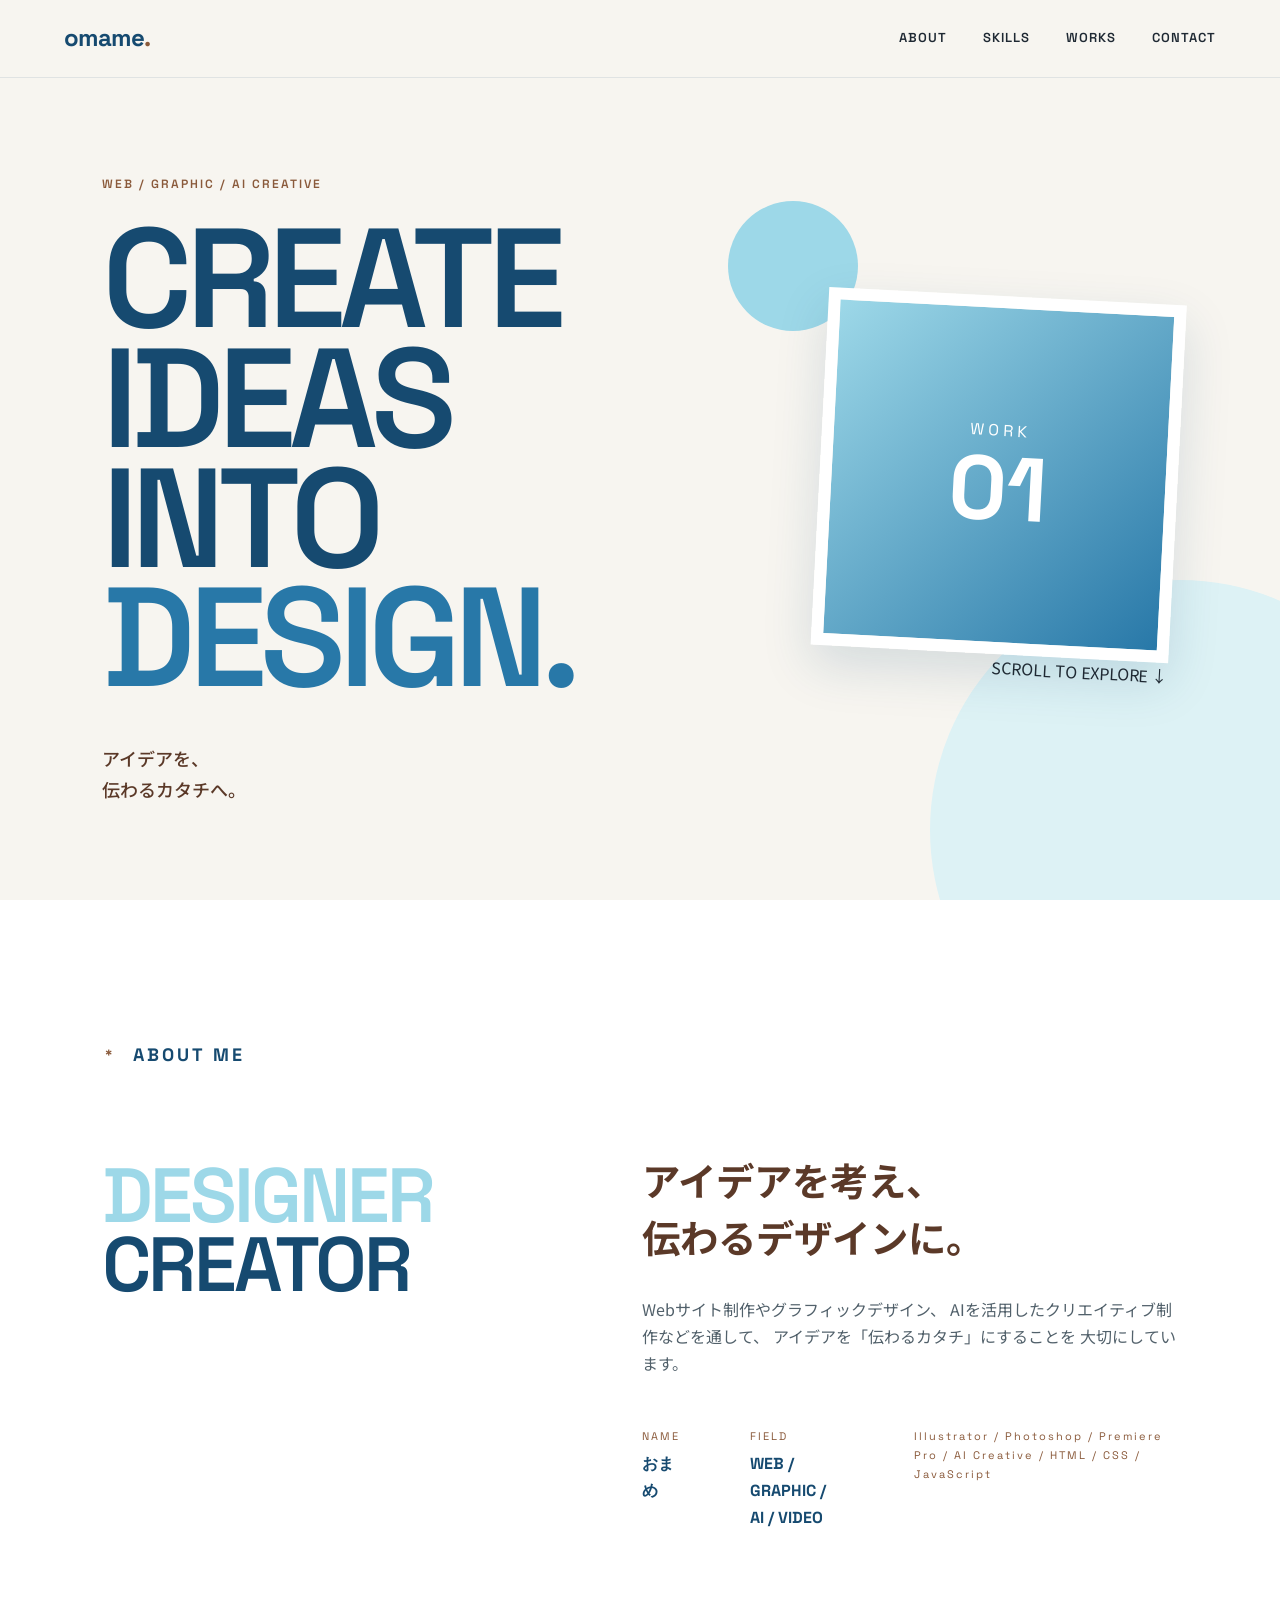
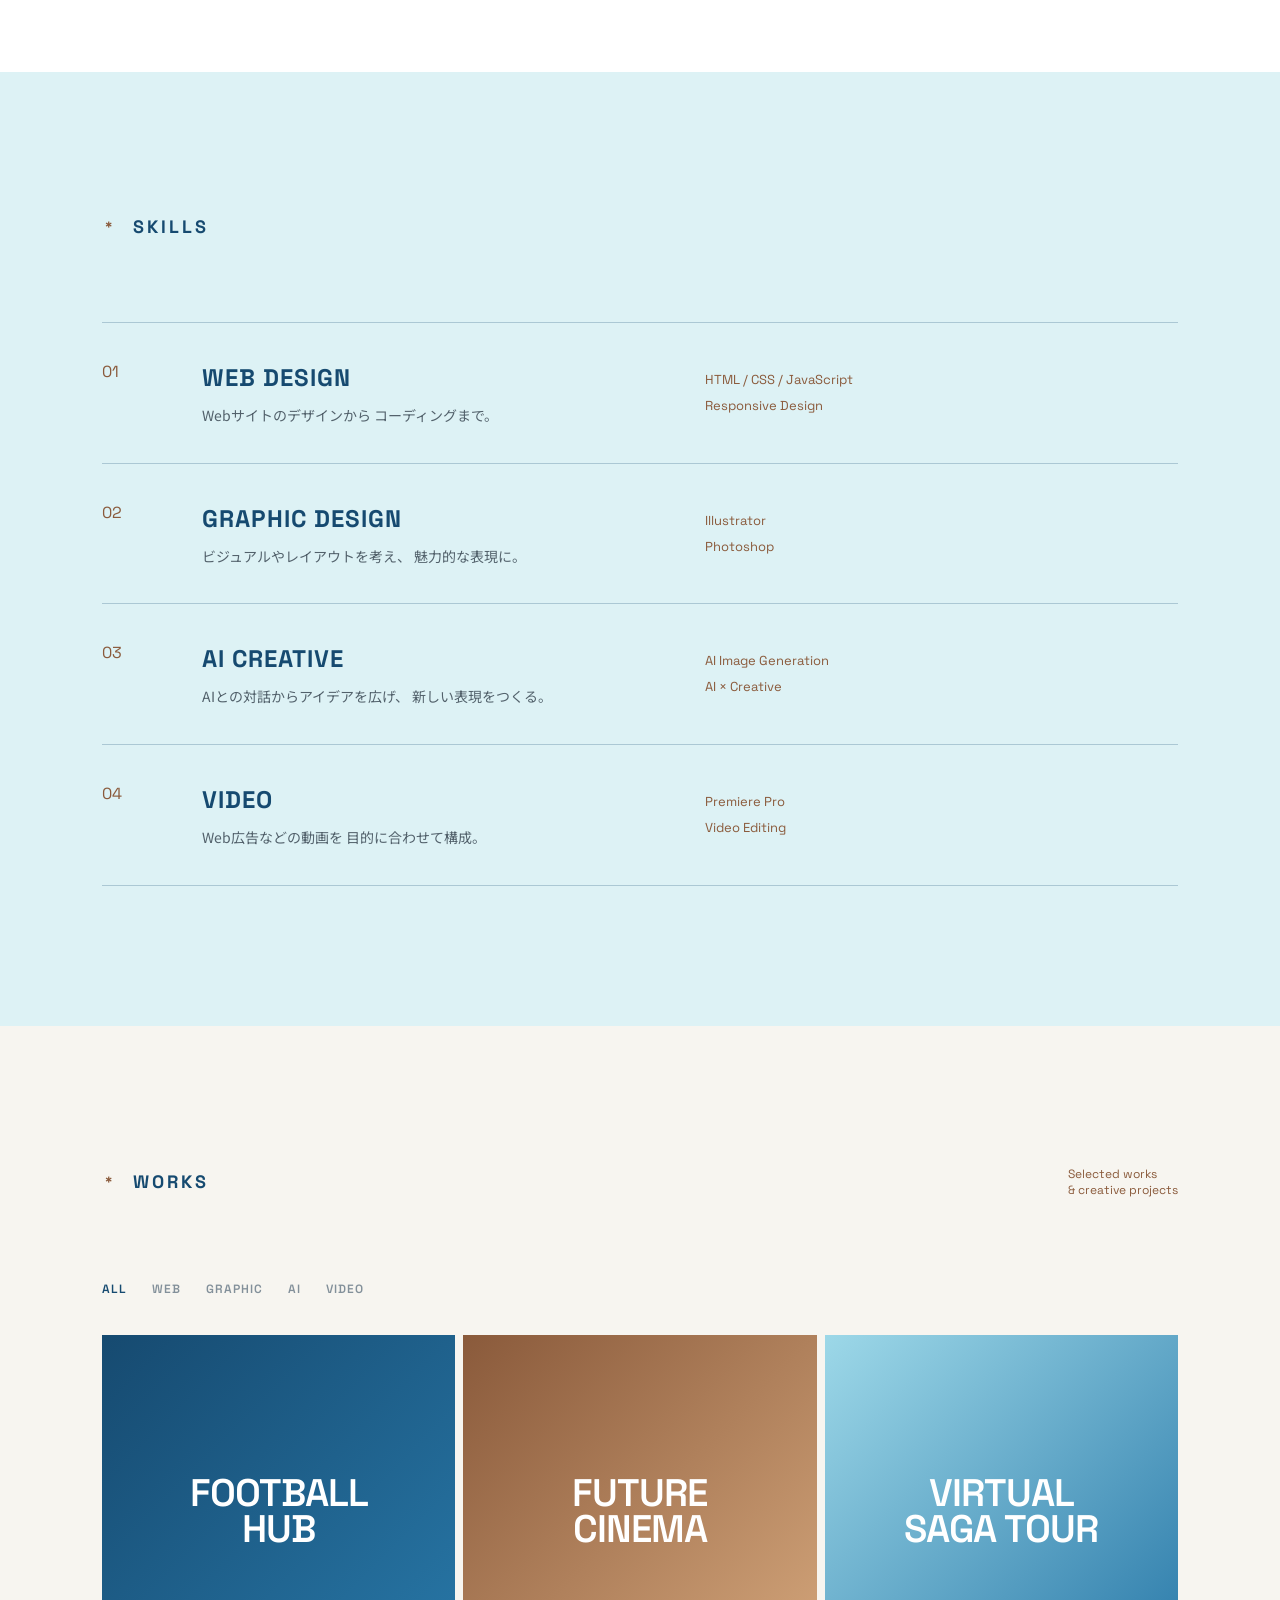
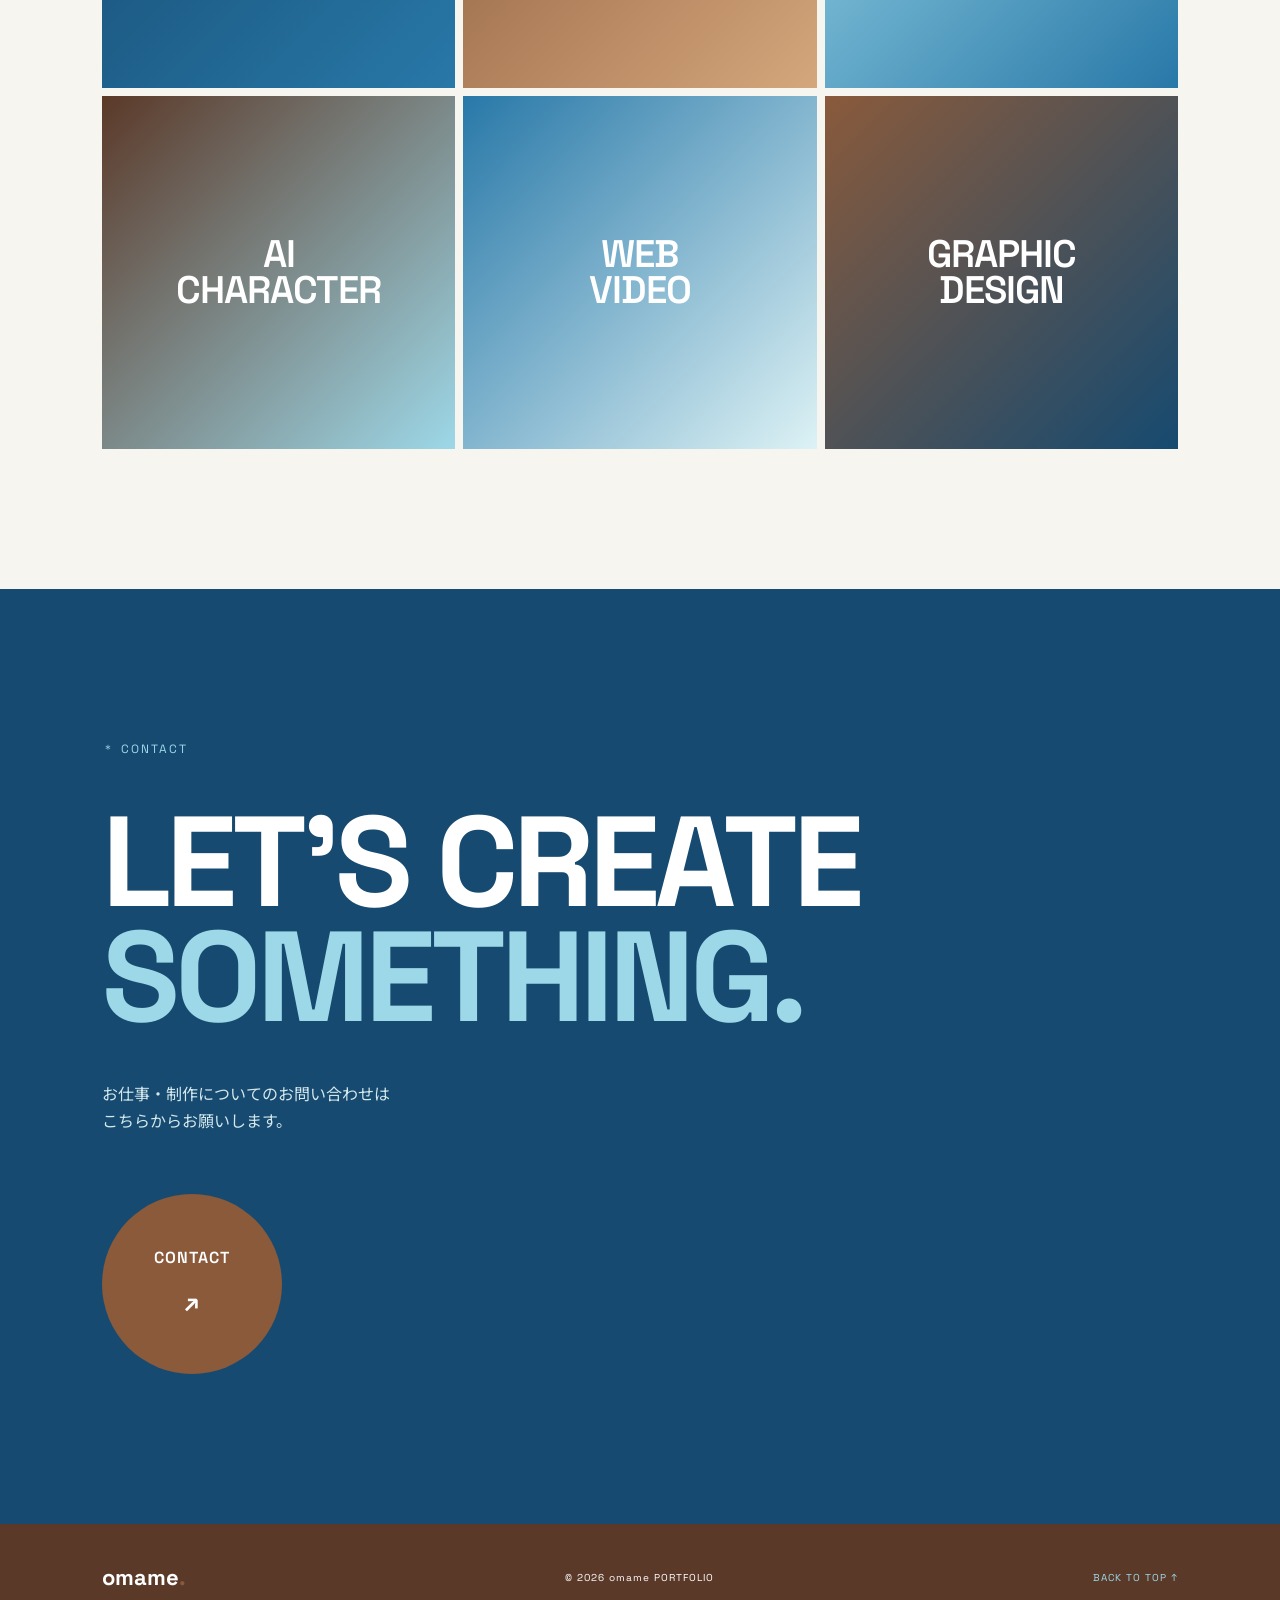
==== commit 311b6a2f: "about更新" ====
--- a/index.html
+++ b/index.html
@@ -71,7 +71,9 @@
           </div>
         </div>
 
-        <p>SCROLL TO EXPLORE ↓</p>
+        <a href="#works" class="scroll-explore">
+  SCROLL TO EXPLORE ↓
+</a>
       </div>
 
     </section>
@@ -115,7 +117,11 @@
 
             <div>
               <span>FIELD</span>
-              <strong>DESIGN / CREATIVE</strong>
+              <strong>WEB / GRAPHIC / AI / VIDEO</strong>
+            </div>
+
+            <div>
+              <span>Illustrator / Photoshop / Premiere Pro / AI Creative / HTML / CSS / JavaScript</span>
             </div>
           </div>
         </div>
--- a/css/style.css
+++ b/css/style.css
@@ -1011,3 +1011,23 @@
   }
 
 }
+
+html {
+  scroll-behavior: smooth;
+}
+
+.scroll-explore {
+  display: inline-block;
+  color: inherit;
+  text-decoration: none;
+  cursor: pointer;
+  transition: opacity 0.3s ease;
+}
+
+.scroll-explore:hover {
+  opacity: 0.6;
+}
+
+.hero-work {
+  text-align: right;
+}
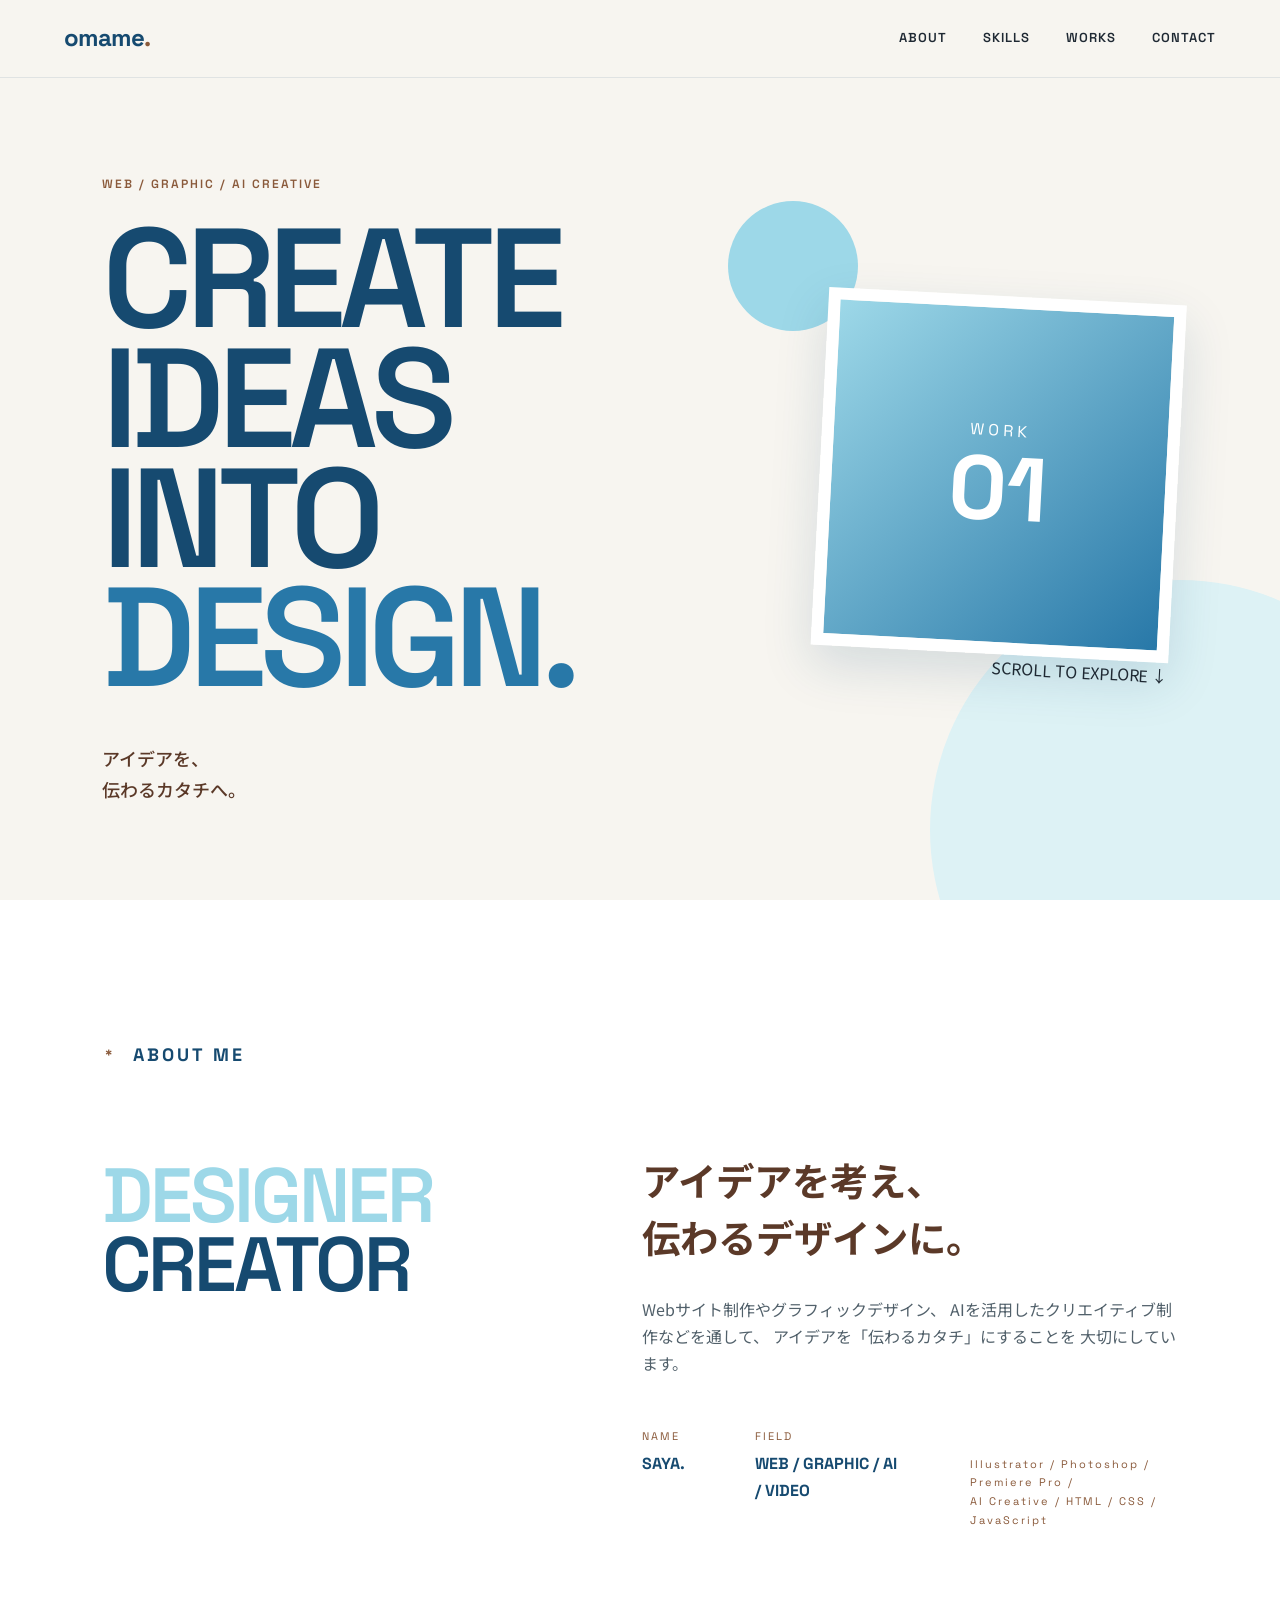
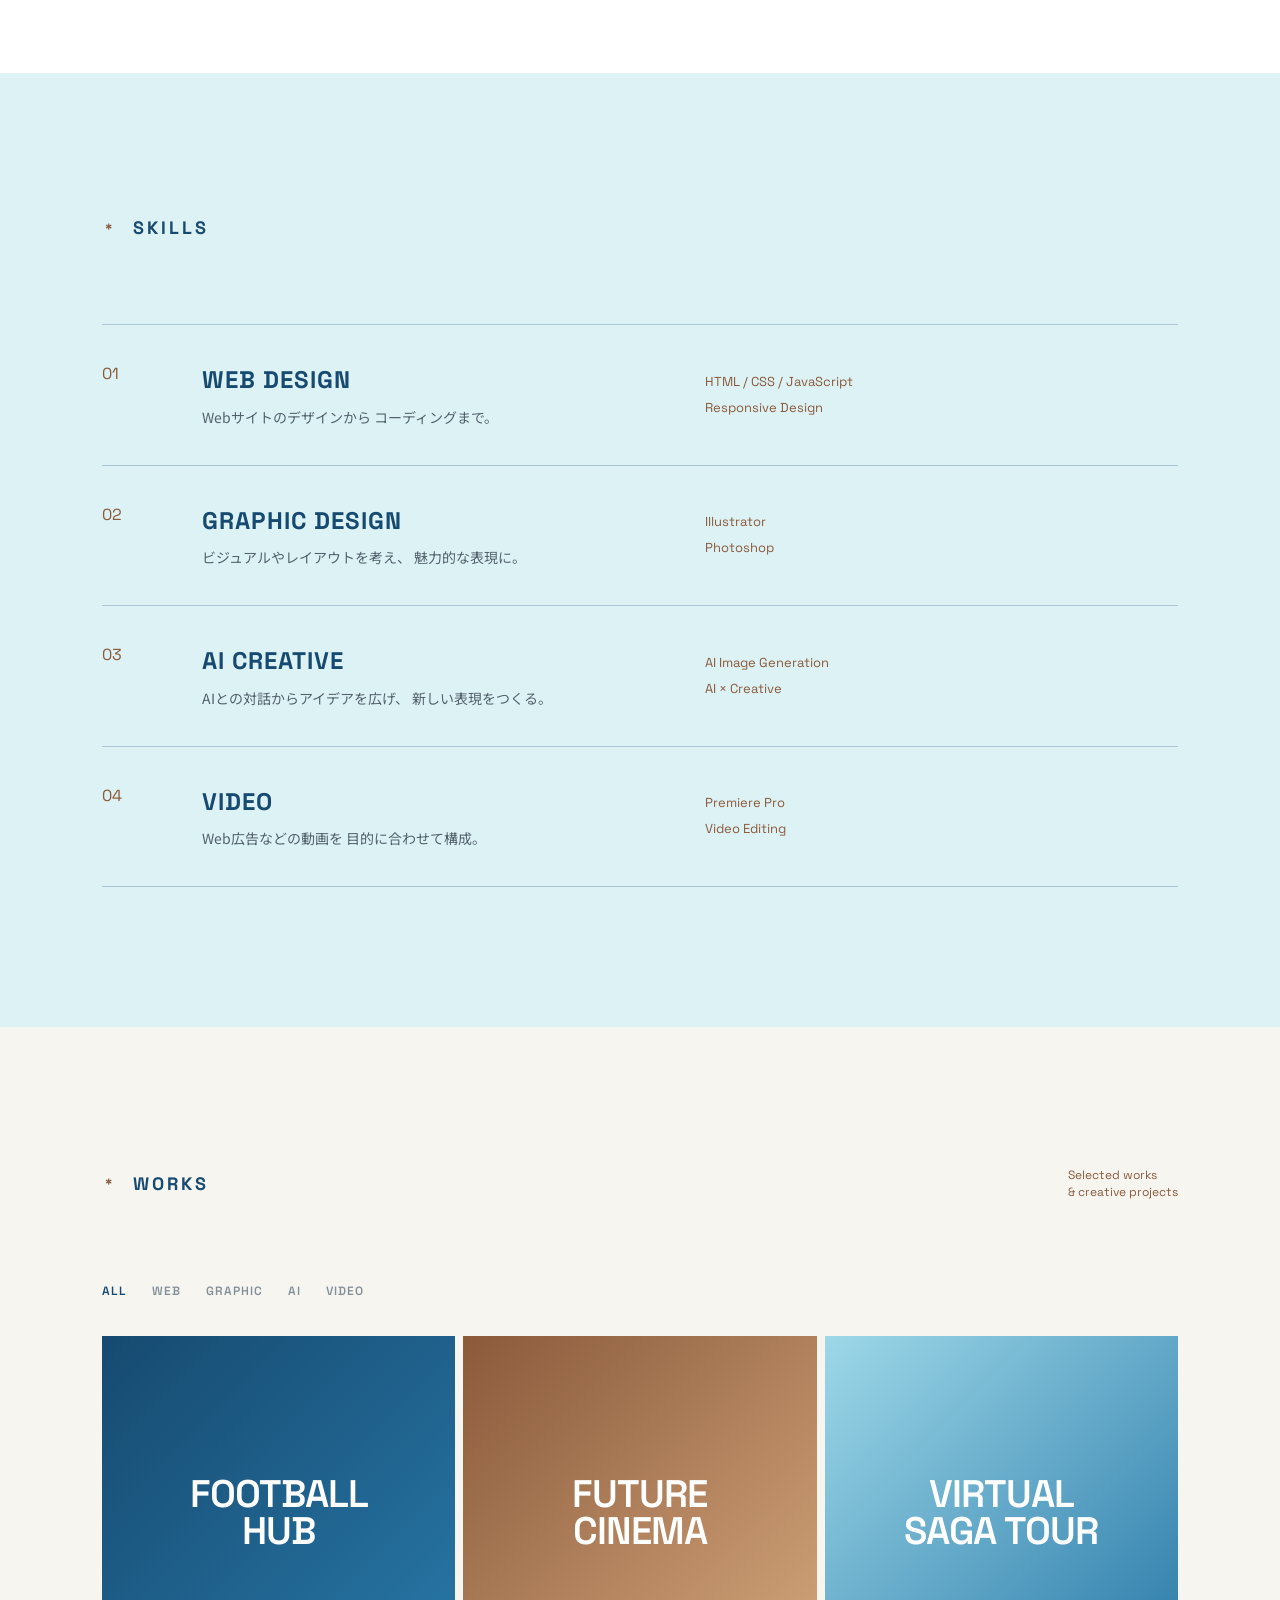
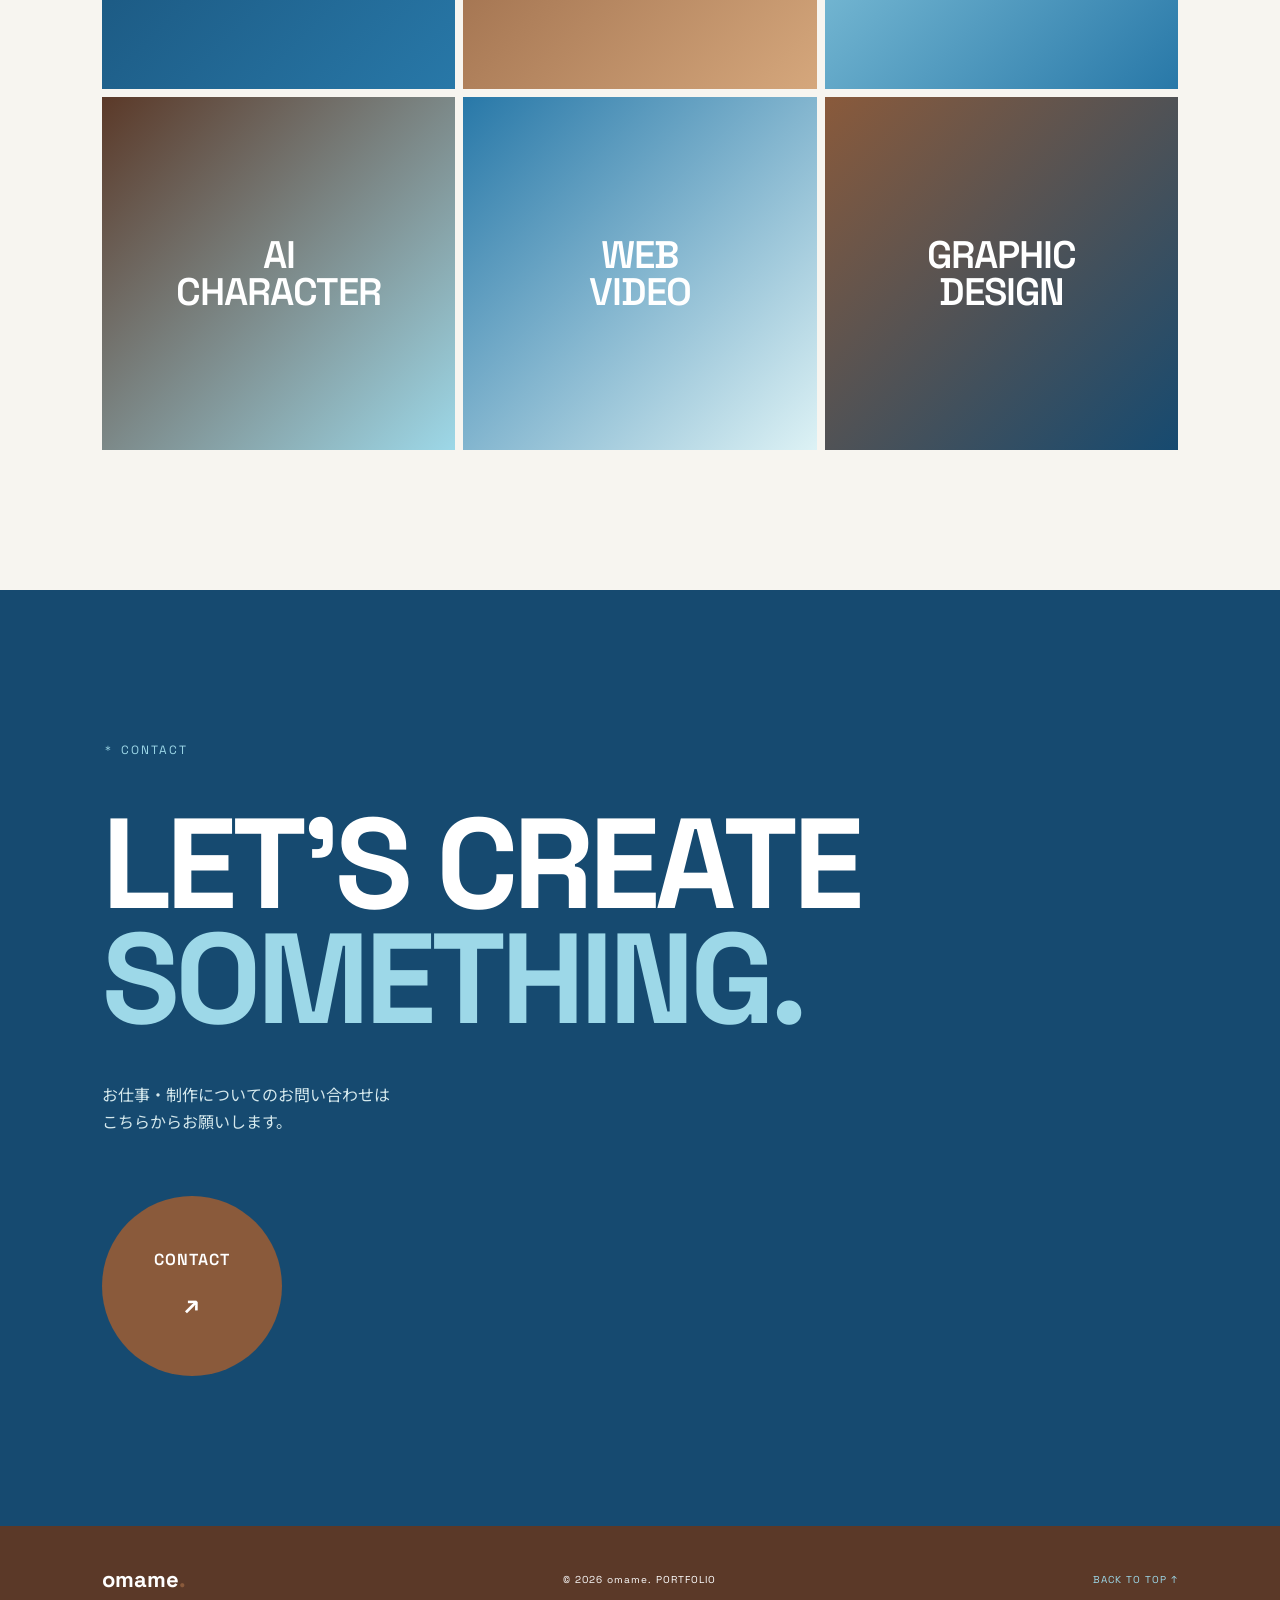
==== commit d3b59aaa: "細かな修正" ====
--- a/index.html
+++ b/index.html
@@ -112,7 +112,7 @@
           <div class="about-info">
             <div>
               <span>NAME</span>
-              <strong>おまめ</strong>
+              <strong>SAYA.</strong>
             </div>
 
             <div>
@@ -120,8 +120,9 @@
               <strong>WEB / GRAPHIC / AI / VIDEO</strong>
             </div>
 
-            <div>
-              <span>Illustrator / Photoshop / Premiere Pro / AI Creative / HTML / CSS / JavaScript</span>
+            <div><br>
+              <span>Illustrator / Photoshop / Premiere Pro /
+                <br>AI Creative / HTML / CSS / JavaScript</span>
             </div>
           </div>
         </div>
@@ -405,7 +406,7 @@
   <footer class="footer">
     <div class="footer-logo">omame<span>.</span></div>
 
-    <p>© 2026 omame PORTFOLIO</p>
+    <p>© 2026 omame. PORTFOLIO</p>
 
     <a href="#">BACK TO TOP ↑</a>
   </footer>
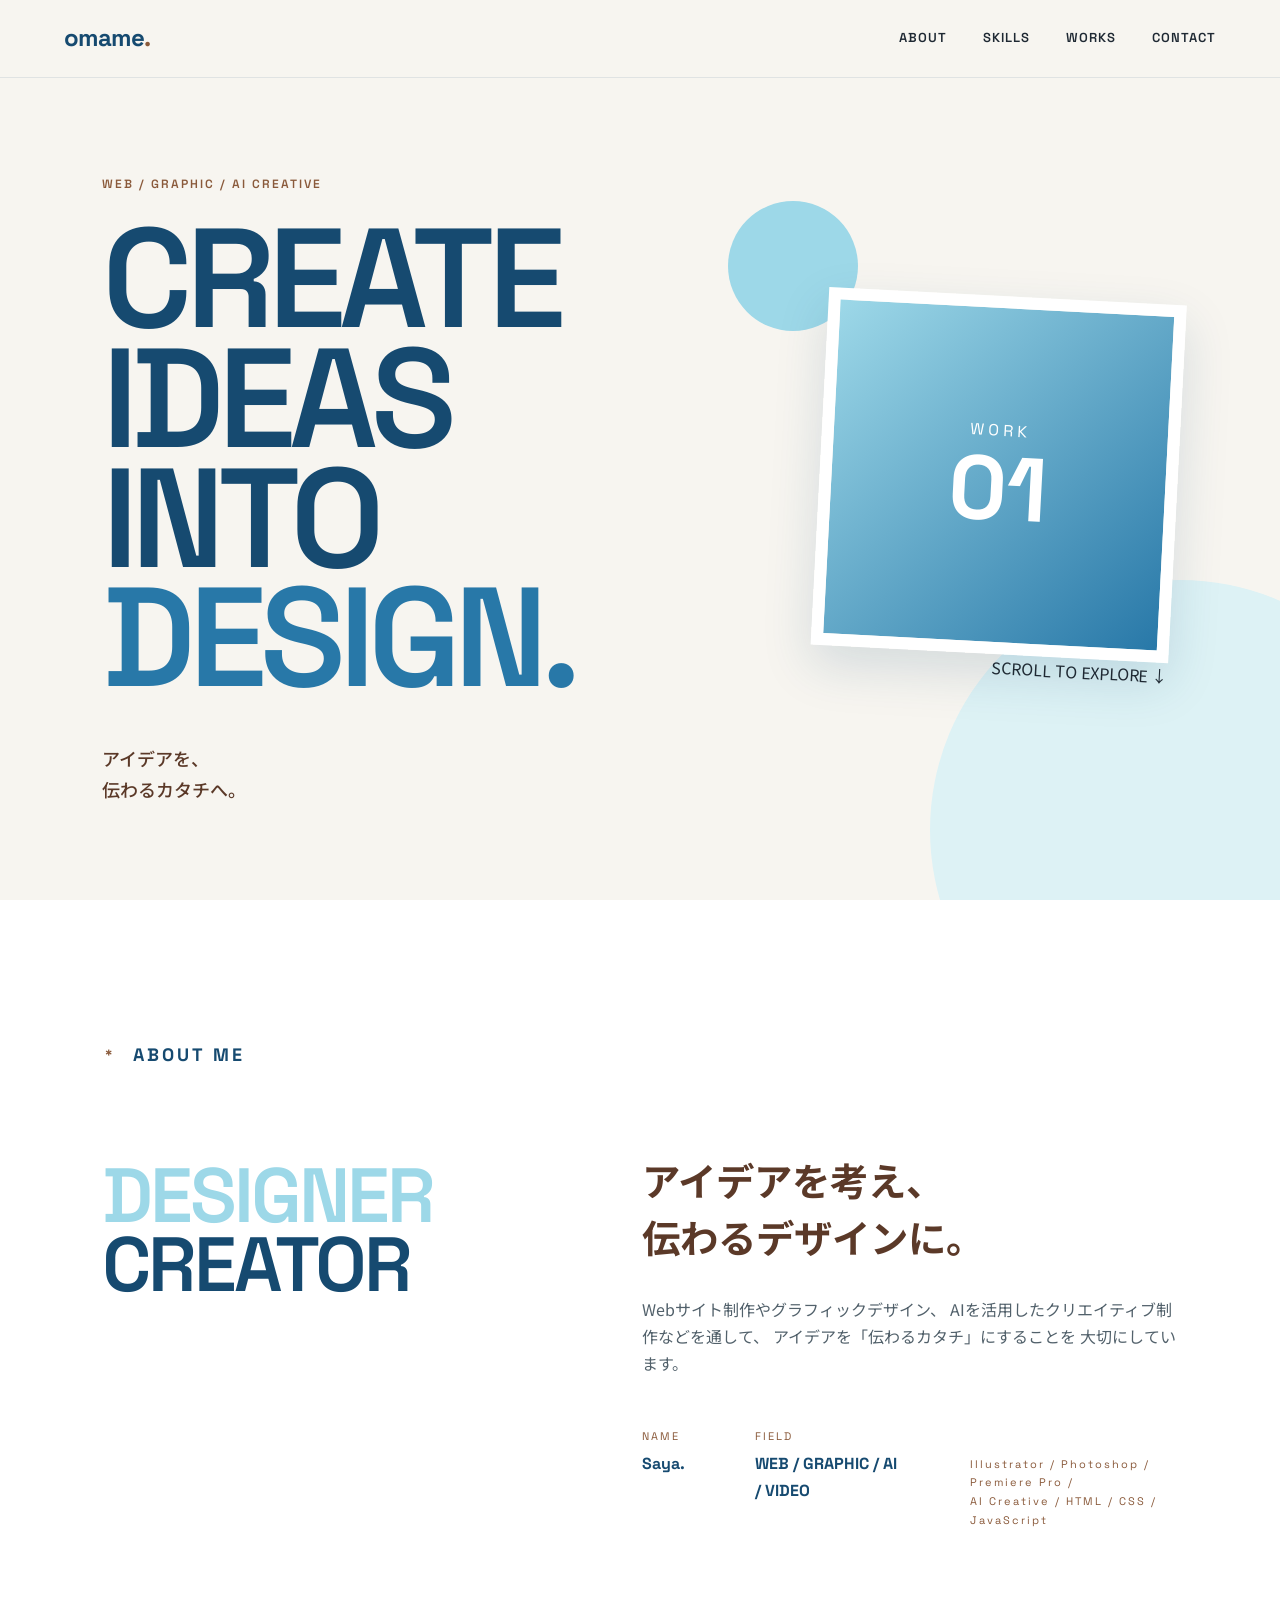
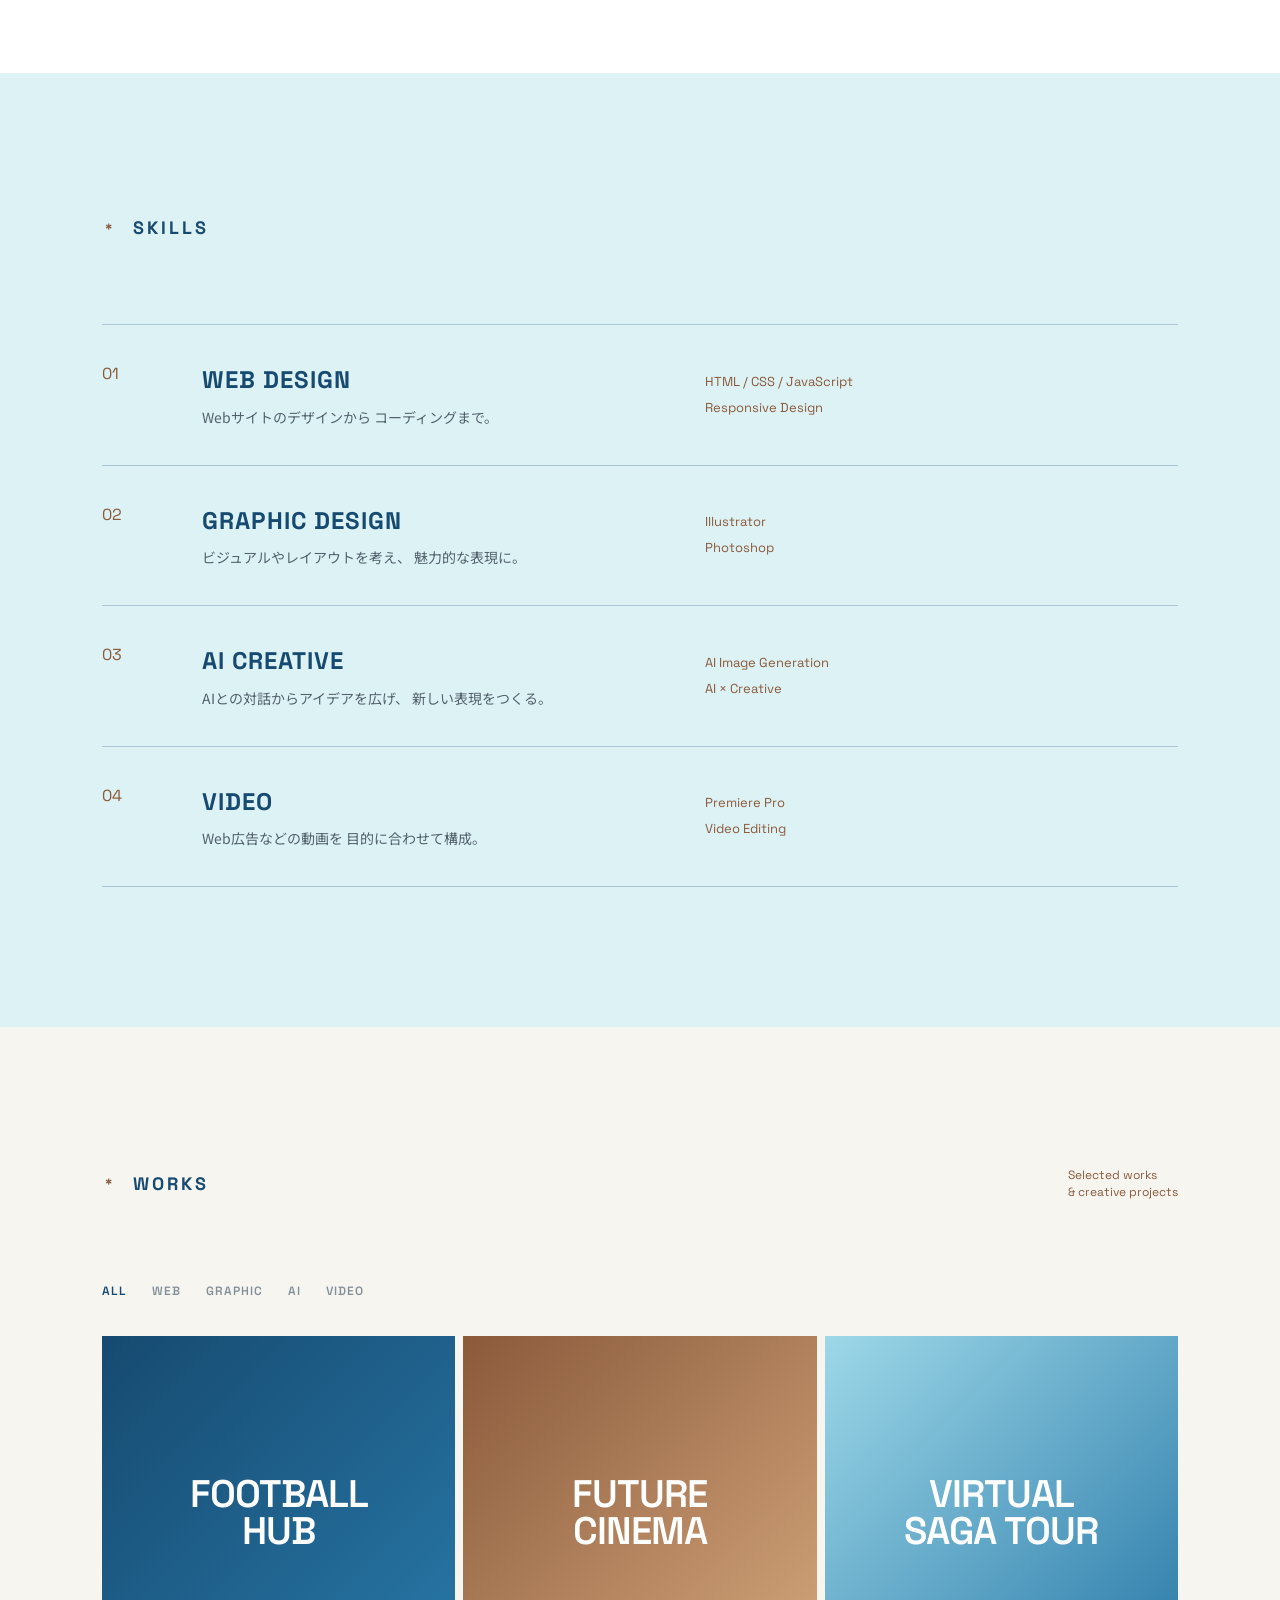
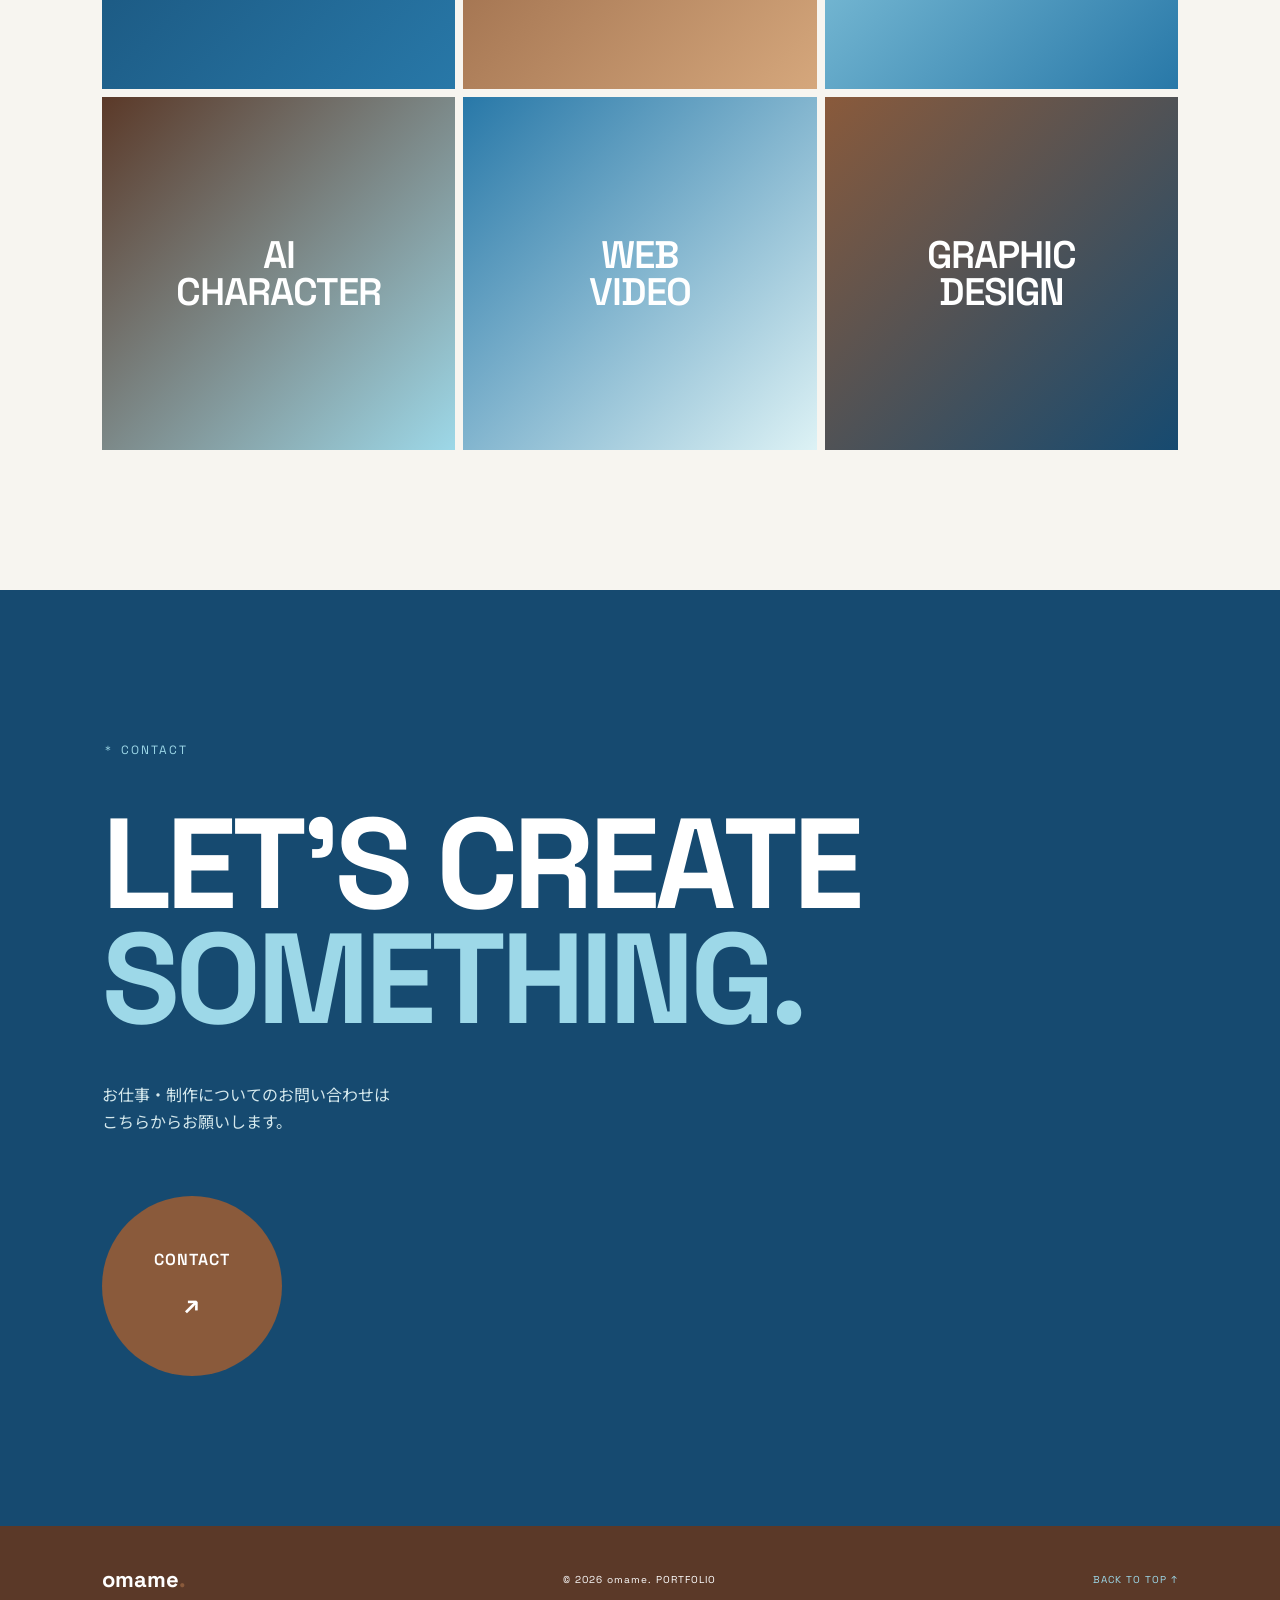
==== commit 7c765bd2: "細かな修正" ====
--- a/index.html
+++ b/index.html
@@ -112,7 +112,7 @@
           <div class="about-info">
             <div>
               <span>NAME</span>
-              <strong>SAYA.</strong>
+              <strong>Saya.</strong>
             </div>
 
             <div>
